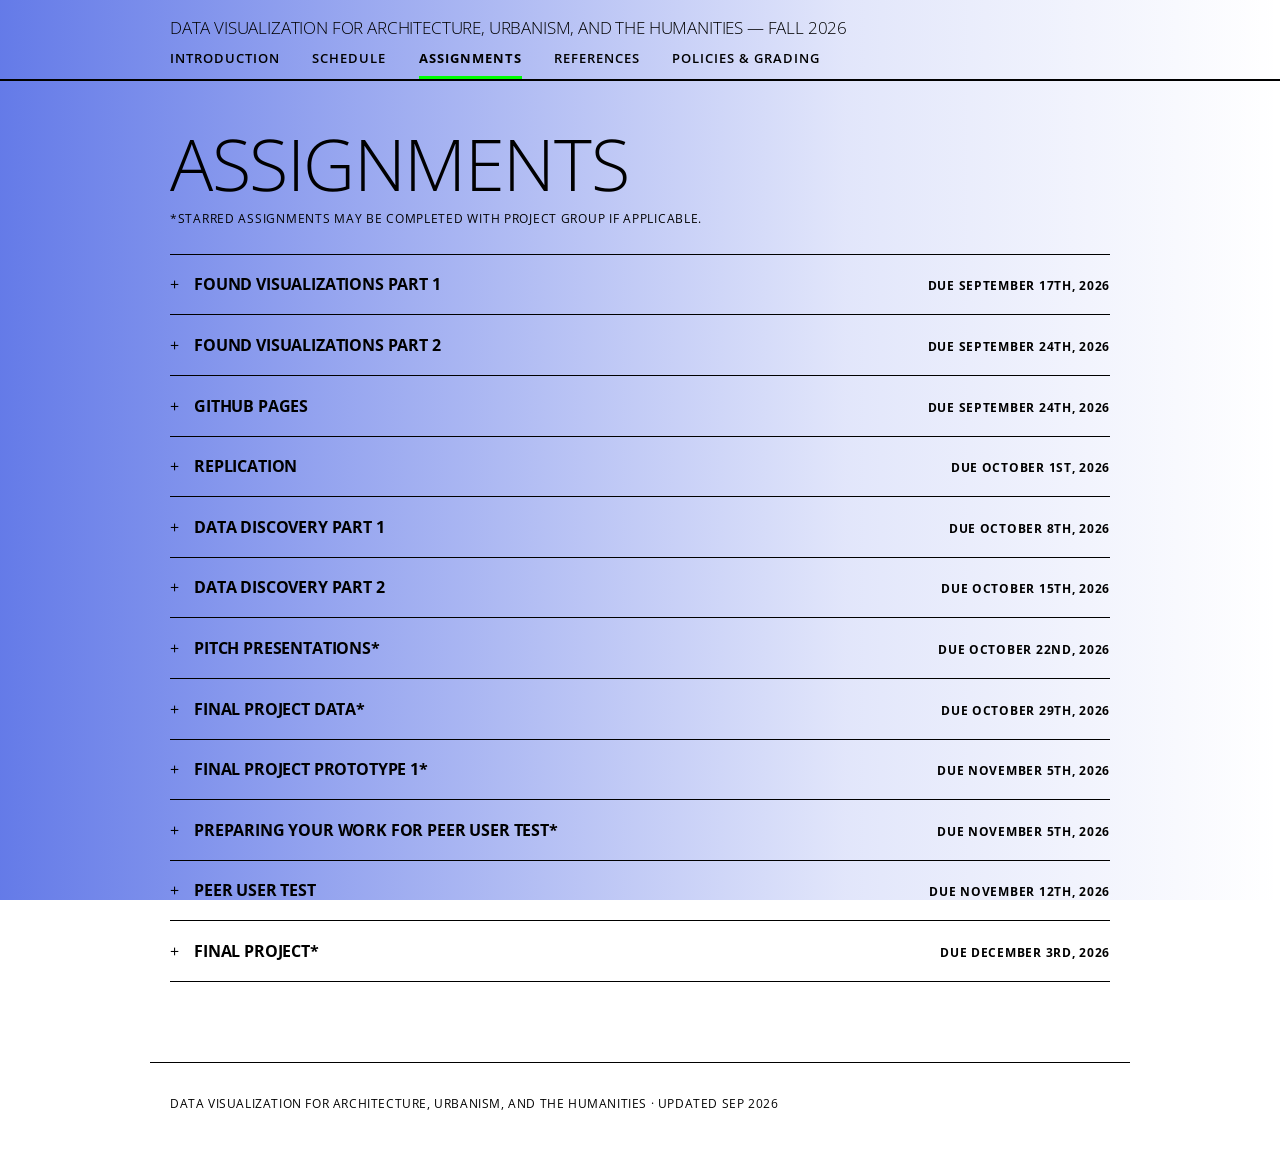
==== assignments.html @ 515955c6 "init" ====
<!DOCTYPE html>
<html lang="en">
<head>
  <meta charset="UTF-8">
  <meta name="viewport" content="width=device-width, initial-scale=1.0">
  <title>Assignments — Data Visualization for Architecture, Urbanism, and the Humanities — Fall 2026</title>
  <link rel="preconnect" href="https://fonts.googleapis.com">
  <link rel="preconnect" href="https://fonts.gstatic.com" crossorigin>
  <link href="https://fonts.googleapis.com/css2?family=Open+Sans:ital,wght@0,300..800;1,300..800&display=swap" rel="stylesheet">
  <link rel="stylesheet" href="css/style.css">
</head>
<body>
  <header>
    <div class="header-inner">
      <h1 class="site-title"><a href="index.html">Data Visualization for Architecture, Urbanism, and the Humanities — Fall 2026</a></h1>
      <nav>
        <a href="index.html">Introduction</a>
        <a href="schedule.html">Schedule</a>
        <a href="assignments.html" class="active">Assignments</a>
        <a href="references.html">References</a>
        <a href="policies.html">Policies &amp; Grading</a>
      </nav>
    </div>
  </header>

  <main>
    <h1>Assignments</h1>

    <p class="meta">*Starred assignments may be completed with project group if applicable.</p>

    <div class="accordion">
      <details class="accordion-item">
        <summary>
          <span class="accordion-title">Found visualizations part 1</span>
          <span class="meta">Due September 17th, 2026</span>
        </summary>
        <p>TBD</p>
      </details>
      <details class="accordion-item">
        <summary>
          <span class="accordion-title">Found visualizations part 2</span>
          <span class="meta">Due September 24th, 2026</span>
        </summary>
        <p>TBD</p>
      </details>
      <details class="accordion-item">
        <summary>
          <span class="accordion-title">GitHub Pages</span>
          <span class="meta">Due September 24th, 2026</span>
        </summary>
        <p><strong>Assignment: Create and Publish Your First GitHub Pages Website</strong></p>

        <p><strong>Time estimate:</strong> 1&ndash;2 hours</p>

        <p><strong>Goal:</strong> create a GitHub repository, put a simple website into it, and publish that website using GitHub Pages.</p>

        <p>By the end, you will have:</p>
        <ul>
          <li>A GitHub account</li>
          <li>First GitHub repository</li>
          <li>A local copy of that repository on your computer</li>
          <li>An index.html webpage</li>
          <li>Your first Git commit</li>
          <li>Your first GitHub push</li>
          <li>A publicly accessible website</li>
        </ul>

        <p>Your final website will have a URL like:<br><code>https://YOUR-USERNAME.github.io/YOUR-REPOSITORY/</code></p>

        <p><strong>Part 1: Create a GitHub account</strong></p>
        <p>If you do not already have one, create a GitHub account at <a href="https://github.com" target="_blank" rel="noopener">GitHub</a>. Your GitHub username will become part of the URL for your website.</p>

        <p><strong>Part 2: Install Git</strong></p>
        <p>You will use Git from the Terminal to manage and publish your files. Open Terminal and type:</p>
        <p><code>git --version</code></p>
        <p>If Git is installed, you should see something similar to:</p>
        <p><code>git version 2.x.x</code></p>
        <p>If you are using a Mac, Git may already be installed. If you are using Windows, download Git from <a href="https://git-scm.com" target="_blank" rel="noopener">Git SCM</a>.</p>

        <p><strong>Part 3: Configure Git</strong></p>
        <p>In Terminal, enter:</p>
        <p><code>git config --global user.name "Your Name"</code></p>
        <p>Then:</p>
        <p><code>git config --global user.email "your-email@example.com"</code></p>
        <p>Use the email associated with your GitHub account. You can check your settings with:</p>
        <p><code>git config --global --list</code></p>

        <p><strong>Part 3: Create a Personal Access Token</strong></p>
        <p>When you use Git from the Terminal to communicate with GitHub over HTTPS, GitHub does not use your normal account password. For this assignment, you will create a fine-grained Personal Access Token (PAT). A token acts as a credential that allows Git to communicate with your GitHub account.</p>
        <p><strong>Security warning</strong><br>Treat your token like a password. Never:</p>
        <ul>
          <li>Put it in an HTML file</li>
          <li>Put it in JavaScript</li>
          <li>Upload it to GitHub</li>
          <li>Email it to someone</li>
          <li>Post it in Slack or Discord</li>
          <li>Include it in a screenshot</li>
        </ul>
        <p>Go to your GitHub settings and find:<br>Settings &rarr; Developer settings &rarr; Personal access tokens &rarr; Fine-grained tokens</p>
        <p>Choose: Generate new token</p>
        <p>Give the token a name such as: <code>class-github</code></p>
        <p>Set an expiration date, give the token permission to read and write repository contents. Then generate the token.</p>
        <p><strong>Important:</strong> GitHub will only show you the token when it is generated. Copy it temporarily to a secure place. You will use it when Git asks for your password. When Git asks <code>Username:</code> enter your GitHub username. When it asks <code>Password:</code> paste your Personal Access Token.</p>

        <p><strong>Part 4: Create your repository on GitHub</strong></p>
        <p>Go to GitHub. Click: New repository. Give your repository a simple name (YOUR-REPO-NAME below) that is descriptive of your project, it will appear in the second part of your URL: <code>YOUR-USERNAME.github.io/YOUR-REPO-NAME</code>. Set the repository to: Public. Then click: Create repository.</p>

        <p><strong>Part 6: Create local folder and add your name</strong></p>
        <p>Download the index.html provided and place it in a folder on your computer. The folder will be your repo.</p>

        <p><strong>Part 7: Connect to GitHub</strong></p>

        <p><strong>7A. Open Terminal in your website folder</strong></p>
        <p>First, find the folder containing your website files. For example, if your website is in your Documents folder:</p>
        <p><code>cd ~/Documents/my-first-website</code></p>
        <p>You can check that you are in the correct folder with:</p>
        <p><code>ls</code></p>
        <p>You should see your website files. For example: <code>index.html</code></p>

        <p><strong>7B. Turn the folder into a Git repository</strong></p>
        <p>Run:</p>
        <p><code>git init</code></p>
        <p>You should see something like: <code>Initialized empty Git repository...</code> You have now turned your existing website folder into a Git repository.</p>

        <p><strong>7C. Connect your folder to GitHub</strong></p>
        <p>Now you need to tell your local Git repository where its online GitHub repository is located. On GitHub, open the repository you created earlier and follow the steps listed there or the steps below. These steps will connect your local folder to the repo online and allow you to push whatever code you write to it. Back in Terminal, run:</p>
        <p><code>git remote add origin https://github.com/YOUR-USERNAME/my-first-website.git</code></p>
        <p>For example:</p>
        <p><code>git remote add origin https://github.com/janedoe/my-first-website.git</code></p>

        <p><strong>7D. Add your files</strong></p>
        <p>Tell Git to track the files in your website:</p>
        <p><code>git add .</code></p>
        <p>Then check:</p>
        <p><code>git status</code></p>
        <p>You should see your website files listed as files ready to be committed.</p>

        <p><strong>7E. Make your first commit</strong></p>
        <p>Create your first commit:</p>
        <p><code>git commit -m "Create first website"</code></p>
        <p>A commit is a saved snapshot of your project.</p>

        <p><strong>7F. Connect your main branch</strong></p>
        <p>Your GitHub repository uses a branch called main. To make sure your local branch is also called main, run:</p>
        <p><code>git branch -M main</code></p>

        <p><strong>7G. Push your website to GitHub</strong></p>
        <p>Now send your website files to GitHub:</p>
        <p><code>git push -u origin main</code></p>
        <p>The origin tells Git which remote repository to push to. The main tells Git which branch to push. The -u tells Git to remember this connection so that future pushes can simply use:</p>
        <p><code>git push</code></p>
        <p>If Git asks for your credentials, enter your GitHub username and use your Personal Access Token as the password.</p>

        <p><strong>7H. Check GitHub</strong></p>
        <p>Go back to your repository on GitHub and refresh the page. You should now see your website files in the repository. For example:</p>
        <p><code>my-first-website<br>&nbsp;&nbsp;&nbsp;&nbsp;&#9500;&#9472;&#9472;index.html<br>&nbsp;&nbsp;&nbsp;&nbsp;&#9500;&#9472;&#9472;style.css<br>&nbsp;&nbsp;&nbsp;&nbsp;&#9492;&#9472;&#9472;images/</code></p>
        <p>Your existing website is now stored on GitHub.</p>

        <p><strong>Part 8: Turn on GitHub Pages</strong></p>
        <p>Now we will turn the repository into a website. On your GitHub repository, click: Settings. Then: Pages. Under: Build and deployment. Choose: Source: Deploy from a branch. Then select: Branch: main. And: Folder: / (root). Click: Save. GitHub will now build your website from the files in your repository.</p>

        <p><strong>Part 9: Find your website and submit</strong></p>
        <p>Your website will be located at:<br><code>https://YOUR-USERNAME.github.io/YOUR-REPOSITORY/</code></p>
        <p>Notice the difference:</p>
        <ul>
          <li>The first is where your code and files live &mdash; GitHub repository: <code>https://github.com/janedoe/my-first-website</code></li>
          <li>The second is where your website lives &mdash; GitHub Pages website: <code>https://janedoe.github.io/my-first-website/</code></li>
        </ul>
        <p>It can take several minutes for the site to become available. Submit to Courseworks your published website only.</p>

        <p><strong>For your reference</strong></p>
        <p><strong>Git</strong> &mdash; Software on your computer that tracks changes to your files.</p>
        <p><strong>GitHub</strong> &mdash; An online service where your Git repositories can be stored and shared.</p>
        <p><strong>Repository</strong> &mdash; A project folder managed by Git. Your repository contains your HTML, CSS, JavaScript, images, and other project files.</p>
        <p><strong>GitHub Pages</strong> &mdash; A service that publishes static files from a GitHub repository as a website.</p>
      </details>
      <details class="accordion-item">
        <summary>
          <span class="accordion-title">Replication</span>
          <span class="meta">Due October 1st, 2026</span>
        </summary>
        <p>TBD</p>
      </details>
      <details class="accordion-item">
        <summary>
          <span class="accordion-title">Data discovery part 1</span>
          <span class="meta">Due October 8th, 2026</span>
        </summary>
        <p>TBD</p>
      </details>
      <details class="accordion-item">
        <summary>
          <span class="accordion-title">Data discovery part 2</span>
          <span class="meta">Due October 15th, 2026</span>
        </summary>
        <p>TBD</p>
      </details>
      <details class="accordion-item">
        <summary>
          <span class="accordion-title">Pitch presentations*</span>
          <span class="meta">Due October 22nd, 2026</span>
        </summary>
        <p><strong>Due:</strong> October 22nd, 2026<br><strong>Assigned:</strong> October 16th, 2026</p>
        <p><strong>Goal:</strong> Present early project ideas and research to class for discussion.</p>
        <p><strong>Deliverable:</strong> Slide presentation or document submitted to Courseworks on Thursday. Pitches will be presented in class.</p>
        <p><strong>Order</strong></p>
        <p>I will generate a random order and open all your presentations on the classroom computer before class in that order.</p>
        <p><strong>Content</strong></p>
        <p>Please consider including some elements of each of these:</p>
        <ul>
          <li>Project name and group/author name(s)</li>
          <li>Motivation and approach, the origins of your idea</li>
          <li>References and similar project</li>
          <li>Investigation of the data and summary of its contents</li>
          <li>The story you want to tell with the data</li>
          <li>Preliminary storyboards and sketches, can be done by hand</li>
          <li>Your biggest anticipated challenge. What is the hardest part of your project</li>
          <li>Next steps for completing project</li>
          <li>Any specific advice or feedback you are seeking from the class</li>
        </ul>
        <p><strong>Time limit</strong></p>
        <p>Presentations are up to 10 minutes long followed by 5 minutes of feedback.</p>
      </details>
      <details class="accordion-item">
        <summary>
          <span class="accordion-title">Final project data*</span>
          <span class="meta">Due October 29th, 2026</span>
        </summary>
        <p>TBD</p>
      </details>
      <details class="accordion-item">
        <summary>
          <span class="accordion-title">Final project prototype 1*</span>
          <span class="meta">Due November 5th, 2026</span>
        </summary>
        <p><strong>Due:</strong> November 5th, 2026<br><strong>Assigned:</strong> October 23rd, 2026</p>
        <p><strong>Submission:</strong> URL to Courseworks</p>
        <p><strong>Deliverable:</strong> Working prototype published online (can be private requiring password).</p>
        <p>Prototype requirements:</p>
        <ul>
          <li>Cohesive narrative with introduction</li>
          <li>Real data</li>
          <li>Real copy and text</li>
          <li>Working buttons, filters, interactivity</li>
        </ul>
        <p>Optional for prototype, required for final:</p>
        <ul>
          <li>Style</li>
          <li>Font</li>
          <li>Color</li>
          <li>Identity</li>
          <li>Visual design that are not integral to interaction</li>
          <li>Design accommodations for mobile</li>
          <li>Accessibility testing</li>
        </ul>
      </details>
      <details class="accordion-item">
        <summary>
          <span class="accordion-title">Preparing your work for peer user test*</span>
          <span class="meta">Due November 5th, 2026</span>
        </summary>
        <p><strong>Assigned:</strong> October 30th, 2026<br><strong>Due:</strong> November 5th, 2026</p>
        <p><strong>Goal:</strong> Prepare your project for user testing.</p>
        <p><strong>Submission:</strong> Each project group will submit a document to Courseworks, email document cc&rsquo;ing instructor to each of your tester(s).</p>
        <p><strong>Deliverable:</strong> A document containing:</p>
        <ul>
          <li>The project as a public URL to be viewed on the tester&rsquo;s own device.</li>
          <li>Names and emails of all authors.</li>
          <li>A short description of not more than 1&ndash;2 sentences of its purpose.</li>
          <li>
            Provide 2&ndash;4 informational questions or tasks that the user should be able to complete after/while viewing your project. These questions or prompts should cover the most important points you want to make with your project to ensure they are getting through to your audience. Tasks should be things that a normal audience member might reasonably want to do.
            <p>For example:</p>
            <ul>
              <li>&ldquo;Find the place/person/pet/tree/date/car with the highest and lowest value.&rdquo;</li>
              <li>&ldquo;What are the outliers to what I am showing.&rdquo;</li>
              <li>&ldquo;What are the clearest patterns.&rdquo;</li>
              <li>&ldquo;What are some opposing views to what I am demonstrating? And how have I addressed them?&rdquo;</li>
              <li>&ldquo;Figure out what chart 1 is showing.&rdquo;</li>
              <li>&ldquo;Find the answer to this question using the visualization.&rdquo;</li>
            </ul>
          </li>
        </ul>
      </details>
      <details class="accordion-item">
        <summary>
          <span class="accordion-title">Peer user test</span>
          <span class="meta">Due November 12th, 2026</span>
        </summary>
        <p><strong>Assigned:</strong> November 6th, 2026<br><strong>Due:</strong> November 12th, 2026</p>
        <p><strong>Goal:</strong> User-test a classmate&rsquo;s project. Provide useful evidence about how a real person interacts with it and concrete feedback on potential improvements.</p>
        <p><strong>Submission:</strong> Each person (not project group) will submit an independent document to Courseworks, email the same document cc&rsquo;ing instructor to the creator(s) of the project tested.</p>
        <p><strong>Deliverable:</strong> An individually completed user testing report document.</p>

        <p><strong>1. Answer these questions in your document</strong></p>

        <p>Understanding</p>
        <ul>
          <li>What do you think this project is about?</li>
          <li>What do you think you were supposed to do?</li>
          <li>Was anything confusing or unclear?</li>
        </ul>

        <p>Interaction</p>
        <ul>
          <li>Was there anything you expected to be able to do that you couldn&rsquo;t?</li>
          <li>Was there anything that behaved differently from what you expected?</li>
          <li>Which part was easiest to use?</li>
          <li>Which part was hardest to use?</li>
        </ul>

        <p>Interpretation</p>
        <ul>
          <li>Was there anything you weren&rsquo;t sure how to interpret?</li>
          <li>What do you think the most important thing this project is showing is?</li>
        </ul>

        <p>Improvement</p>
        <ul>
          <li>If you could change one thing, what would you change?</li>
        </ul>

        <p><strong>2. Tasks completed and evaluation</strong></p>
        <p>List the tasks you were asked to complete. For each task, describe what happened. Include specific examples of:</p>
        <ul>
          <li>successful interactions</li>
          <li>confusion</li>
          <li>unexpected behavior</li>
          <li>hesitation</li>
          <li>mistakes</li>
          <li>moments of discovery</li>
        </ul>

        <p><strong>3. Three things that worked</strong></p>
        <p>Identify three things that worked particularly well. For each one, explain what you observed that makes you think it worked.</p>
        <p>Example: &ldquo;The search box was easy to understand. I immediately recognized it as a search field and was able to find the information without asking for help.&rdquo;</p>

        <p><strong>4. Problems or points of confusion</strong></p>
        <p>Identify three things that could be improved. For each one, explain:</p>
        <ul>
          <li>What happened</li>
          <li>Why you think it was confusing</li>
          <li>What you expected instead</li>
        </ul>
        <p>Example: &ldquo;The map legend was difficult to interpret. I wasn&rsquo;t sure whether the colors represented population size or percentage. I expected the legend to include a more explicit description of the metric.&rdquo;</p>

        <p><strong>5. Most important finding</strong></p>
        <p>What was the single most important thing you learned from testing this project?</p>

        <p><strong>6. Actionable recommendation</strong></p>
        <p>Give the creator one specific actionable recommendation for improving the project. Instead of: &ldquo;Make it easier to use.&rdquo; Try: &ldquo;Add a label above the dropdown explaining that it filters the map by state.&rdquo;</p>
      </details>
      <details class="accordion-item">
        <summary>
          <span class="accordion-title">Final project*</span>
          <span class="meta">Due December 3rd, 2026</span>
        </summary>
        <p>TBD</p>
      </details>
    </div>
  </main>

  <footer>
    Data Visualization for Architecture, Urbanism, and the Humanities &middot; Updated Sep 2026
  </footer>
</body>
</html>
---- css/style.css ----
/* Reference: GSAPP (arch.columbia.edu) — high-contrast, oversized type,
   uppercase mono labels, hard edges, single bright accent, blue header
   gradient wash. */

:root {
  --black: #000000;
  --white: #ffffff;
  --line: #000000;
  --accent: #00ff00;
  --blue: #1436dc;
  --sans: "Open Sans", Arial, Helvetica, sans-serif;
  --mono: "Open Sans", Arial, Helvetica, sans-serif;
  --max-width: 980px;
}

* {
  box-sizing: border-box;
}

body {
  margin: 0;
  font-family: var(--sans);
  font-weight: 400;
  background-color: var(--white);
  background-image: linear-gradient(
    to right,
    rgba(20, 54, 220, 0.66),
    rgba(20, 54, 220, 0.125) 66%,
    rgba(255, 255, 255, 0) 100%
  );
  background-repeat: no-repeat;
  background-attachment: fixed;
  color: var(--black);
  line-height: 1.5;
}

a {
  color: inherit;
}

code {
  font-family: var(--sans);
  background: rgba(0, 0, 0, 0.06);
  padding: 0.1rem 0.4rem;
  border-radius: 2px;
}

header {
  position: sticky;
  top: 0;
  z-index: 10;
  border-bottom: 2px solid var(--line);
  background-color: var(--white);
  background-image: linear-gradient(
    to right,
    rgba(20, 54, 220, 0.66),
    rgba(20, 54, 220, 0.125) 66%,
    rgba(255, 255, 255, 0) 100%
  );
}

.header-inner {
  max-width: var(--max-width);
  margin: 0 auto;
  padding: 1.1rem 1.25rem 0;
}

.site-title {
  margin: 0 0 0.75rem;
  font-size: clamp(0.85rem, 1.6vw, 1.05rem);
  font-weight: 300;
  letter-spacing: -0.01em;
  text-transform: uppercase;
  line-height: 1.15;
  white-space: nowrap;
  overflow: hidden;
  text-overflow: ellipsis;
  color: var(--black);
}

.site-title a {
  text-decoration: none;
  color: inherit;
}

nav {
  display: flex;
  gap: 2rem;
  flex-wrap: wrap;
  font-family: var(--mono);
  font-weight: 600;
  font-size: 0.8rem;
  text-transform: uppercase;
  letter-spacing: 0.08em;
}

nav a {
  color: var(--black);
  text-decoration: none;
  padding-bottom: 0.5rem;
  border-bottom: 3px solid transparent;
}

nav a:hover {
  border-bottom-color: var(--black);
}

nav a.active {
  border-bottom-color: var(--accent);
  font-weight: 700;
}

main {
  max-width: var(--max-width);
  margin: 0 auto;
  padding: 3rem 1.25rem 5rem;
}

h1 {
  font-size: clamp(2.5rem, 8vw, 4.5rem);
  font-weight: 300;
  text-transform: uppercase;
  letter-spacing: -0.02em;
  line-height: 0.95;
  margin: 0 0 0.5rem;
}

h2 {
  font-size: 1rem;
  text-transform: uppercase;
  letter-spacing: 0.06em;
  font-family: var(--mono);
  border-bottom: 1px solid var(--line);
  padding-bottom: 0.6rem;
  margin-top: 3.5rem;
}

.section-heading {
  font-size: calc(1.15rem + 4px);
  font-weight: 400;
}

main h3 {
  font-size: 1.05rem;
  text-transform: uppercase;
  letter-spacing: -0.01em;
  margin: 2rem 0 0.5rem;
}

p.lede {
  color: var(--black);
  font-weight: 400;
  letter-spacing: 0.02em;
  font-size: 1.15rem;
  max-width: 40em;
}

.intro-info {
  font-weight: 400;
  letter-spacing: 0.02em;
  font-size: calc(1.15rem + 4px);
  line-height: 1.5;
}

table {
  width: 100%;
  border-collapse: collapse;
  margin-top: 1.5rem;
  font-size: 0.95rem;
}

th, td {
  text-align: left;
  padding: 0.85rem 0.9rem;
  border-bottom: 1px solid var(--line);
  vertical-align: top;
}

thead th {
  border-bottom: 2px solid var(--line);
  font-family: var(--mono);
  font-weight: 400;
  font-size: 0.75rem;
  text-transform: uppercase;
  letter-spacing: 0.08em;
  color: var(--black);
}

tr:last-child td {
  border-bottom: none;
}

.card-list {
  list-style: none;
  padding: 0;
  margin: 0.75rem 0 0;
  display: grid;
}

.accordion {
  margin-top: 1.5rem;
  border-top: 1px solid var(--line);
}

.accordion-item {
  border-bottom: 1px solid var(--line);
}

.accordion-item summary {
  display: flex;
  justify-content: space-between;
  align-items: baseline;
  gap: 1rem;
  padding: 1.1rem 0;
  cursor: pointer;
  list-style: none;
  font-weight: 700;
  text-transform: uppercase;
  letter-spacing: -0.01em;
}

.accordion-item summary::-webkit-details-marker {
  display: none;
}

.accordion-title::before {
  content: "+";
  display: inline-block;
  font-family: var(--mono);
  font-weight: 400;
  width: 1.5rem;
}

.accordion-item[open] .accordion-title::before {
  content: "\2212";
}

.accordion-item summary .meta {
  margin-bottom: 0;
  white-space: nowrap;
}

.accordion-item p {
  margin: 0 0 1.25rem;
  padding-left: 1.8rem;
  max-width: 40em;
}

.accordion-item ul {
  margin: 0 0 1.25rem;
  padding-left: 3.3rem;
  max-width: 40em;
}

.accordion-item ul ul {
  margin-top: 0.5rem;
  margin-bottom: 0;
  padding-left: 1.5rem;
}

.accordion-item li {
  margin-bottom: 0.4rem;
}

.references-columns {
  display: grid;
  grid-template-columns: 1fr 1fr;
  gap: 3rem;
}

@media (max-width: 640px) {
  .references-columns {
    grid-template-columns: 1fr;
  }
}

.card {
  padding: 0.35rem 0;
}

.card .meta {
  margin-bottom: 0;
}

.card h3 {
  margin: 0 0 0.15rem;
  font-size: 1.15rem;
  text-transform: uppercase;
  letter-spacing: -0.01em;
}

.meta {
  font-family: var(--mono);
  font-size: 0.75rem;
  color: var(--black);
  text-transform: uppercase;
  letter-spacing: 0.06em;
  margin-bottom: 0.5rem;
  line-height: 1.7;
}

.tag {
  display: inline-block;
  border: 1px solid var(--black);
  color: var(--black);
  font-family: var(--mono);
  font-size: 0.7rem;
  text-transform: uppercase;
  letter-spacing: 0.05em;
  padding: 0.15rem 0.5rem;
  margin-right: 0.4rem;
  transition: background 0.15s, color 0.15s;
}

.tag:hover {
  background: var(--accent);
  border-color: var(--accent);
}

.quick-links {
  display: grid;
  grid-template-columns: repeat(auto-fit, minmax(180px, 1fr));
  gap: 1px;
  margin-top: 2rem;
  background: var(--line);
  border: 1px solid var(--line);
}

.quick-links a {
  display: block;
  background: var(--white);
  padding: 1.4rem 1.2rem;
  text-decoration: none;
  font-family: var(--mono);
  font-size: 0.85rem;
  text-transform: uppercase;
  letter-spacing: 0.05em;
  font-weight: 700;
  transition: background 0.15s;
}

.quick-links a:hover {
  background: var(--accent);
}

footer {
  max-width: var(--max-width);
  margin: 0 auto;
  padding: 2rem 1.25rem 3rem;
  border-top: 1px solid var(--line);
  color: var(--black);
  font-family: var(--mono);
  font-size: 0.75rem;
  text-transform: uppercase;
  letter-spacing: 0.05em;
}
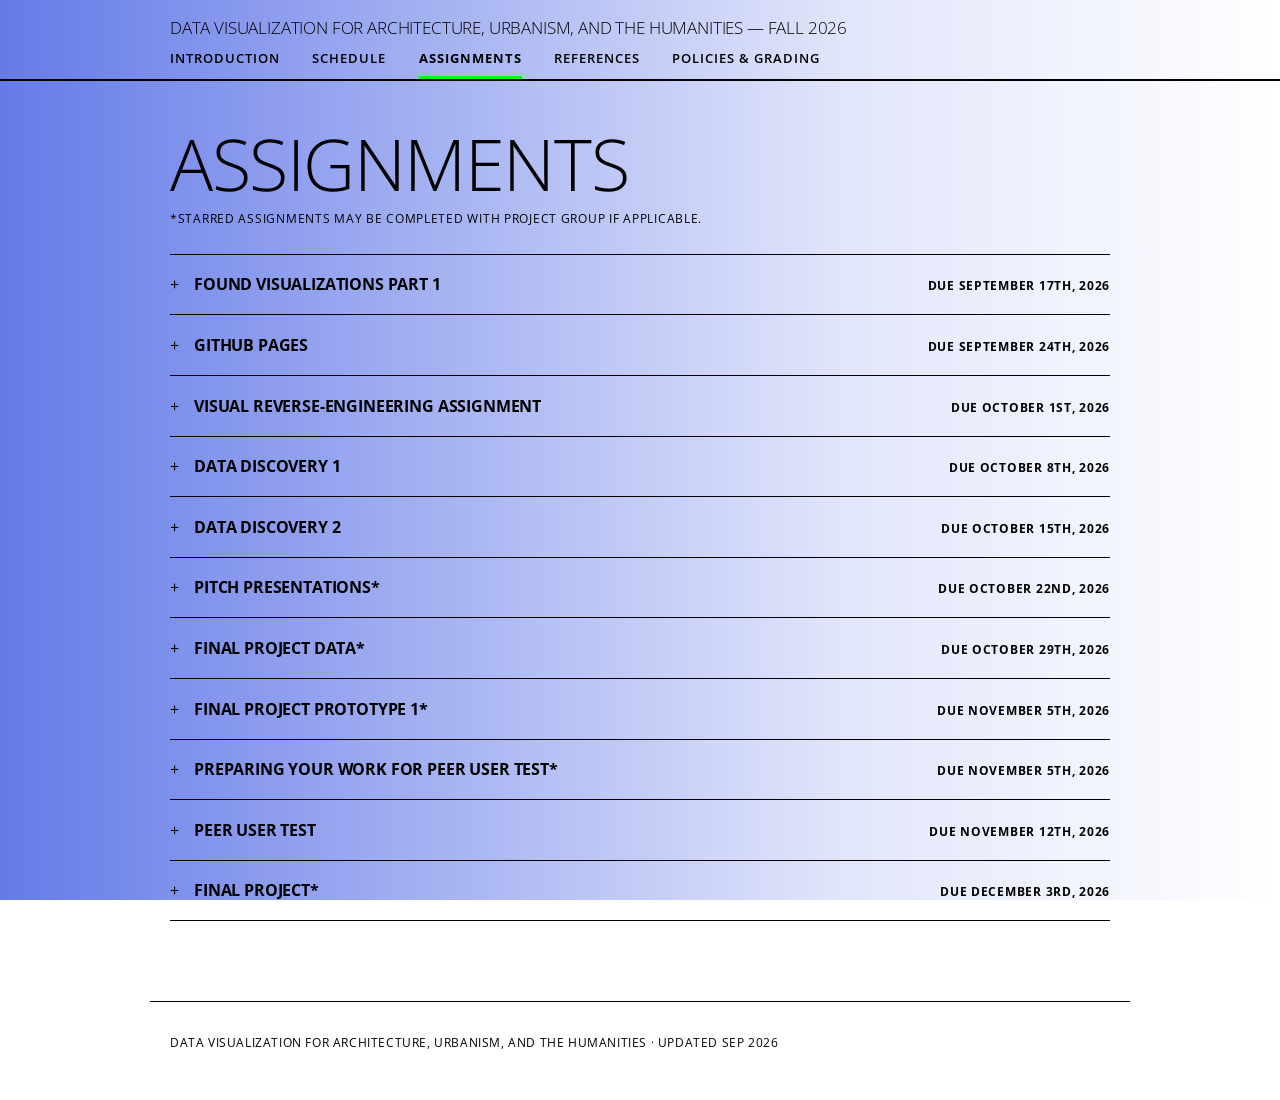
==== commit d6094a49: "maze" ====
--- a/assignments.html
+++ b/assignments.html
@@ -34,14 +34,79 @@
           <span class="accordion-title">Found visualizations part 1</span>
           <span class="meta">Due September 17th, 2026</span>
         </summary>
-        <p>TBD</p>
-      </details>
-      <details class="accordion-item">
-        <summary>
-          <span class="accordion-title">Found visualizations part 2</span>
-          <span class="meta">Due September 24th, 2026</span>
-        </summary>
-        <p>TBD</p>
+        <p><strong>Sign up by:</strong> September 17th, 2026</p>
+        <p><strong>Goal:</strong> Share a data visualization that you found out in the wild.</p>
+        <p><strong>Deliverables:</strong></p>
+        <ul>
+          <li>Sign up for a week to present your visualizations.</li>
+          <li>At your assigned week, share a visualization and explain the data, audience, and topic as well as your evaluation of it. Use the questions below as reference to interrogate the visualization.</li>
+          <li>After your share, submit the url or image of your visualization.</li>
+        </ul>
+        <p><strong>Sign up:</strong> <a href="https://calendar.app.google/Jf9YSQeHwYDibwqVA" target="_blank" rel="noopener">https://calendar.app.google/Jf9YSQeHwYDibwqVA</a></p>
+        <p><strong>Submission:</strong> Link or image to Courseworks, sign up for a week here.</p>
+
+        <p><strong>Questions for reference</strong></p>
+
+        <p>Basics</p>
+        <ul>
+          <li>What is the topic?</li>
+          <li>What is the data?</li>
+          <li>What is the scope?</li>
+          <li>Who made it?</li>
+          <li>What&rsquo;s the takeaway?</li>
+        </ul>
+
+        <p>Credibility</p>
+        <ul>
+          <li>Do you believe what this visualization is communicating?</li>
+          <li>Do you find the data source clearly cited?</li>
+          <li>Do you find the data and how it is prepared credible?</li>
+          <li>Are the limitations of this data clearly communicated?</li>
+          <li>Do you find the visualization to be credible?</li>
+        </ul>
+
+        <p>Intended function</p>
+        <ul>
+          <li>Who is the intended audience?</li>
+          <li>What is the setting and context?</li>
+          <li>What&rsquo;s the point?</li>
+        </ul>
+
+        <p>Evaluation</p>
+        <p>Visual design</p>
+        <ul>
+          <li>Does the form used efficiently and sufficiently represent the data?</li>
+          <li>Is every important piece of data visually identifiable?</li>
+          <li>Do visual elements have a clear hierarchy and consistency?</li>
+        </ul>
+        <p>Use of data</p>
+        <ul>
+          <li>Is this the best data for the story being told?</li>
+          <li>Does the data used have the appropriate level of precision?</li>
+        </ul>
+        <p>Clarity</p>
+        <ul>
+          <li>Is there a descriptive title?</li>
+          <li>Are important data points highlighted or annotated?</li>
+          <li>Are dimensions of data clearly labeled? Annotations, axis, etc.</li>
+          <li>Does the project as a whole provide enough knowledge and context to the intended audience?</li>
+        </ul>
+        <p>Story and intellectual intervention</p>
+        <ul>
+          <li>Does visualization make an argument or point of view clearly known?</li>
+          <li>Is the story compelling?</li>
+          <li>Is the length appropriate for the context?</li>
+          <li>Does the visualization justify its own existence?</li>
+        </ul>
+
+        <p>Opportunities</p>
+        <ul>
+          <li>Where else have you seen visualizations like this?</li>
+          <li>What else can we do with the same data?</li>
+          <li>What if anything would we have done differently?</li>
+          <li>Can it be remade for a different audience?</li>
+          <li>What elements or techniques stand out and could be useful in our future work?</li>
+        </ul>
       </details>
       <details class="accordion-item">
         <summary>
@@ -106,7 +171,9 @@
         <p>Go to GitHub. Click: New repository. Give your repository a simple name (YOUR-REPO-NAME below) that is descriptive of your project, it will appear in the second part of your URL: <code>YOUR-USERNAME.github.io/YOUR-REPO-NAME</code>. Set the repository to: Public. Then click: Create repository.</p>
 
         <p><strong>Part 6: Create local folder and add your name</strong></p>
-        <p>Download the index.html provided and place it in a folder on your computer. The folder will be your repo.</p>
+        <p>Download the file provided below, rename it index.html and place it in your class project folder on your computer. This folder will be your repo for this assignment.</p>
+        <p>File url: <a href="https://github.com/jjjiia/data_visualization_course/blob/main/maze_to_tree.html" target="_blank" rel="noopener">https://github.com/jjjiia/data_visualization_course/blob/main/maze_to_tree.html</a></p>
+        <p>Edit this html file as much or little as you want to familiarize yourself with the class workflow. When you are satisfied with how it looks locally, go on to the next step.</p>
 
         <p><strong>Part 7: Connect to GitHub</strong></p>
 
@@ -176,31 +243,222 @@
       </details>
       <details class="accordion-item">
         <summary>
-          <span class="accordion-title">Replication</span>
+          <span class="accordion-title">Visual reverse-engineering assignment</span>
           <span class="meta">Due October 1st, 2026</span>
         </summary>
-        <p>TBD</p>
-      </details>
-      <details class="accordion-item">
-        <summary>
-          <span class="accordion-title">Data discovery part 1</span>
+        <p><strong>Due:</strong> October 1st, 2026<br><strong>Assigned:</strong> September 25th, 2026</p>
+
+        <p><strong>Goal:</strong> Find an existing data visualization on the web and recreate it in code as accurately as you can. Once you have achieved a close visual reproduction, extend the visualization by adding interactive elements of your own choosing.</p>
+
+        <p><strong>Submission:</strong> Submit the link to the public page as well as link to the github repository for your work to Courseworks.</p>
+
+        <p><strong>Deliverables:</strong></p>
+        <p>A github repository containing the following elements and published as a page hosted by GitHub.</p>
+        <ul>
+          <li>Your HTML/CSS/JavaScript files</li>
+          <li>Any data files required by your visualization</li>
+          <li>Any images or assets you created or used</li>
+          <li>A screenshot of the original visualization</li>
+          <li>A link to the original visualization</li>
+        </ul>
+        <p>Your project should run locally without requiring the original website.</p>
+
+        <p><strong>Part 1: Find a visualization</strong></p>
+        <p>Find a data visualization that you think is interesting and that you can reasonably recreate with HTML, CSS, JavaScript, and/or D3.</p>
+        <p>Your visualization can come from:</p>
+        <ul>
+          <li>A news organization</li>
+          <li>A book</li>
+          <li>A newspaper</li>
+          <li>A movie</li>
+          <li>A government agency</li>
+          <li>A research organization</li>
+          <li>A data visualization studio</li>
+          <li>An individual designer</li>
+          <li>An online publication</li>
+          <li>Any other publicly available website</li>
+        </ul>
+        <p>Look for visualizations that have enough complexity to give you something interesting to code, but aren&rsquo;t so complicated that reproducing them is unrealistic.</p>
+
+        <p><strong>Part 2: Study the original</strong></p>
+        <p>Before you begin coding, carefully examine the visualization. Pay attention to:</p>
+        <ul>
+          <li>Layout</li>
+          <li>Typography</li>
+          <li>Colors</li>
+          <li>Spacing</li>
+          <li>Alignment</li>
+          <li>Chart dimensions</li>
+          <li>Labels and annotations</li>
+          <li>Legends</li>
+          <li>Axes</li>
+          <li>Shapes and marks</li>
+          <li>Backgrounds</li>
+          <li>Borders</li>
+          <li>Icons</li>
+          <li>Tooltips</li>
+          <li>Scrolling behavior</li>
+          <li>Animations</li>
+          <li>Responsive behavior</li>
+          <li>Interactions</li>
+        </ul>
+        <p>Take a screenshot of the original visualization for comparison.</p>
+
+        <p><strong>Part 3: Recreate it</strong></p>
+        <p>Using code, recreate the visualization as closely as possible. Try to match the original:</p>
+        <ul>
+          <li>Visual hierarchy</li>
+          <li>Positioning</li>
+          <li>Scale</li>
+          <li>Typography</li>
+          <li>Color</li>
+          <li>Data representation</li>
+          <li>Labels</li>
+          <li>Annotations</li>
+          <li>Overall composition</li>
+        </ul>
+        <p>You should use the original visualization as your visual reference throughout the coding process.</p>
+        <p>If the original visualization uses a dataset that is publicly available, use the original data whenever possible. If the original data is not available, you may use a comparable dataset, but your submission should explain this choice.</p>
+        <p><strong>Important:</strong> Do not simply embed the original visualization, take a screenshot of it, or use an iframe. The visualization must be recreated with your own HTML/CSS/JavaScript code.</p>
+
+        <p><strong>Part 4: Add your own interactions</strong></p>
+        <p>Once your static reproduction is working, add at least two interactive elements. These interactions are where you can begin to make the visualization your own.</p>
+        <p>Possible interactions include:</p>
+        <ul>
+          <li>Hover states</li>
+          <li>Tooltips</li>
+          <li>Filtering</li>
+          <li>Sorting</li>
+          <li>Buttons</li>
+          <li>Dropdown menus</li>
+          <li>Checkboxes</li>
+          <li>Sliders</li>
+          <li>Highlighting</li>
+          <li>Searching</li>
+          <li>Zooming</li>
+          <li>Panning</li>
+          <li>Selecting data points</li>
+          <li>Changing the displayed metric</li>
+          <li>Showing/hiding categories</li>
+          <li>Animated transitions</li>
+          <li>Scrubbing through time</li>
+          <li>Clicking an element to reveal additional information</li>
+        </ul>
+        <p>You can modify the original visualization&rsquo;s behavior or introduce interactions that were not present in the original.</p>
+      </details>
+      <details class="accordion-item">
+        <summary>
+          <span class="accordion-title">Data discovery 1</span>
           <span class="meta">Due October 8th, 2026</span>
         </summary>
-        <p>TBD</p>
-      </details>
-      <details class="accordion-item">
-        <summary>
-          <span class="accordion-title">Data discovery part 2</span>
+        <p><strong>Due:</strong> October 8th, 2026<br><strong>Assigned:</strong> October 2nd, 2026</p>
+
+        <p><strong>Goal:</strong> Explore the world of publicly available data.</p>
+
+        <p><strong>Submission:</strong> Submit link to dataset in Courseworks.</p>
+
+        <p>Explore at least five different data sources. Find a dataset or data publisher you think is interesting. Research how and why a particular dataset was collected/made. Share your findings with the class.</p>
+
+        <p>Answer these questions:</p>
+        <ul>
+          <li>What is the dataset?</li>
+          <li>Where does it come from? Who made it?</li>
+          <li>Why? What was its original purpose?</li>
+          <li>What makes it interesting?</li>
+          <li>What are some issues you anticipate using it? Where does it fall short?</li>
+        </ul>
+      </details>
+      <details class="accordion-item">
+        <summary>
+          <span class="accordion-title">Data discovery 2</span>
           <span class="meta">Due October 15th, 2026</span>
         </summary>
-        <p>TBD</p>
+        <p><strong>Due:</strong> October 15th, 2026<br><strong>Assigned:</strong> October 9th, 2026</p>
+
+        <p><strong>Goal:</strong> Find a publicly available dataset that interests you and explore what you could do with it. Explore a dataset, learn what it contains, identify interesting patterns or questions, and propose possible ways you could use it for a data visualization.</p>
+
+        <p><strong>Submission:</strong> Submit a document with data source, observations, and sketches to Courseworks.</p>
+
+        <p><strong>Steps</strong></p>
+
+        <p><strong>Step 1: Find a dataset</strong></p>
+        <p>Find a dataset that you are genuinely interested in exploring. Your dataset should be:</p>
+        <ul>
+          <li>Publicly available</li>
+          <li>Accessible online</li>
+          <li>Large or complex enough to support exploration</li>
+          <li>Related to a topic you find interesting</li>
+          <li>Available in a format you can work with, such as CSV, Excel, JSON, or an accessible API</li>
+        </ul>
+
+        <p><strong>Step 2: Document the dataset</strong></p>
+        <p>Provide basic information about your dataset. Include:</p>
+        <ul>
+          <li>Dataset name</li>
+          <li>Source/organization</li>
+          <li>URL</li>
+          <li>Date accessed</li>
+          <li>Brief description</li>
+          <li>Time period covered</li>
+          <li>Geographic coverage, if applicable</li>
+          <li>Number of rows</li>
+          <li>Number of columns</li>
+          <li>File format</li>
+          <li>Data license or terms of use</li>
+        </ul>
+
+        <p><strong>Step 3: Explore the data</strong></p>
+        <p>Spend some time actually looking at the data. Identify:</p>
+        <ul>
+          <li>Important variables</li>
+          <li>Numerical variables</li>
+          <li>Categorical variables</li>
+          <li>Dates or time variables</li>
+          <li>Geographic variables</li>
+          <li>Variables that you find particularly interesting</li>
+          <li>Missing or unusual values</li>
+          <li>Potential problems or limitations</li>
+        </ul>
+        <p>Calculate some basic descriptive statistics where appropriate. For example:</p>
+        <ul>
+          <li>Minimum</li>
+          <li>Maximum</li>
+          <li>Mean</li>
+          <li>Median</li>
+          <li>Range</li>
+          <li>Counts</li>
+          <li>Percentages</li>
+          <li>Number of unique values</li>
+        </ul>
+        <p>You do not need to calculate statistics for every variable. Focus on variables that seem potentially useful.</p>
+
+        <p><strong>Step 4: Ask questions</strong></p>
+        <p>Based on your exploration, come up with at least 3 questions that you could potentially answer with the dataset.</p>
+        <ul>
+          <li>Comparisons</li>
+          <li>Rankings</li>
+          <li>Distributions</li>
+          <li>Relationships between variables</li>
+          <li>Differences between groups</li>
+          <li>Geographic patterns</li>
+          <li>Changes over time</li>
+          <li>Unusual or unexpected observations</li>
+        </ul>
+
+        <p><strong>Step 5: Propose uses</strong></p>
+        <p>Think about what you could make with this dataset and propose 3 possibilities, sketch out ideas visually.</p>
+        <ul>
+          <li>What would it show or do?</li>
+          <li>Who will find it useful or interesting?</li>
+          <li>Why is this important?</li>
+        </ul>
       </details>
       <details class="accordion-item">
         <summary>
           <span class="accordion-title">Pitch presentations*</span>
           <span class="meta">Due October 22nd, 2026</span>
         </summary>
-        <p><strong>Due:</strong> October 22nd, 2026<br><strong>Assigned:</strong> October 16th, 2026</p>
+        <p><strong>Due:</strong> October 22nd, 2026</p>
         <p><strong>Goal:</strong> Present early project ideas and research to class for discussion.</p>
         <p><strong>Deliverable:</strong> Slide presentation or document submitted to Courseworks on Thursday. Pitches will be presented in class.</p>
         <p><strong>Order</strong></p>
@@ -226,14 +484,128 @@
           <span class="accordion-title">Final project data*</span>
           <span class="meta">Due October 29th, 2026</span>
         </summary>
-        <p>TBD</p>
+        <p><strong>Due:</strong> October 29th, 2026</p>
+
+        <p><strong>Goal:</strong> Acquire, document, and validate the datasets you plan to use for your final project. You should be able to clearly explain where your data came from, what it contains, and what you learned about the data through basic statistical analysis.</p>
+
+        <p><strong>Submission:</strong> Make a final project repo containing data document and share the URL to the document via Courseworks.</p>
+
+        <p><strong>Deliverables:</strong></p>
+        <p>Submit a document containing your data sources, data dimensions, licensing information, descriptive statistics, and data-validation findings, along with links to your datasets.</p>
+
+        <p><strong>Steps</strong></p>
+
+        <p><strong>1. Documented data sources</strong></p>
+        <p>For each dataset, provide:</p>
+        <ul>
+          <li>Name of the dataset</li>
+          <li>Organization or person that produced it</li>
+          <li>URL or location where you obtained it</li>
+          <li>Date you accessed it</li>
+          <li>Brief description of what the dataset contains</li>
+          <li>Try to download it to ensure it is manageable</li>
+        </ul>
+
+        <p><strong>2. Describe the size and structure of your data</strong></p>
+        <p>Include:</p>
+        <ul>
+          <li>Number of rows</li>
+          <li>Number of columns</li>
+          <li>What each row represents</li>
+          <li>What each important column represents</li>
+          <li>Data types of important variables</li>
+          <li>Coverage: time period, geography</li>
+          <li>When it was last updated, and when it will be updated next</li>
+        </ul>
+
+        <p><strong>3. Determine how you are allowed to use the data</strong></p>
+        <p>Document:</p>
+        <ul>
+          <li>The data license or terms of use</li>
+          <li>Whether the data is public domain, open data, copyrighted, etc.</li>
+          <li>Any attribution requirements</li>
+          <li>Any restrictions on modification, redistribution, or commercial use</li>
+          <li>A link to the original license or terms of use</li>
+        </ul>
+
+        <p><strong>4. Use descriptive statistics to explore and validate your data</strong></p>
+        <p>Choose several variables that will be important to your final project and answer questions such as:</p>
+
+        <p>For numerical variables:</p>
+        <ul>
+          <li>What is the minimum value?</li>
+          <li>What is the maximum value?</li>
+          <li>What is the mean?</li>
+          <li>What is the median?</li>
+          <li>What is the range?</li>
+          <li>What is the standard deviation?</li>
+          <li>What are the 25th and 75th percentiles?</li>
+          <li>Are there obvious outliers?</li>
+          <li>Is the distribution approximately symmetrical, or is it skewed?</li>
+        </ul>
+
+        <p>For categorical variables:</p>
+        <ul>
+          <li>How many unique categories are there?</li>
+          <li>What are the most common categories?</li>
+          <li>How many observations are in each major category?</li>
+          <li>Are there categories with very few observations?</li>
+          <li>Are there missing or unknown categories?</li>
+        </ul>
+
+        <p>For dates or time variables:</p>
+        <ul>
+          <li>What is the earliest date?</li>
+          <li>What is the latest date?</li>
+          <li>How many observations occur in each relevant time period?</li>
+          <li>Are there gaps in the data?</li>
+          <li>Are some time periods substantially over- or under-represented?</li>
+        </ul>
+
+        <p>For geographic data:</p>
+        <ul>
+          <li>How many unique geographic areas are represented?</li>
+          <li>Which geographic areas have the most observations?</li>
+          <li>Which have the fewest?</li>
+          <li>Are any expected geographic areas missing?</li>
+        </ul>
+
+        <p><strong>Descriptive statistics prompts</strong></p>
+        <p>Use the following prompts to guide your analysis, focus on the variables that are most relevant to your final project.</p>
+        <ul>
+          <li>What does a typical observation look like in your dataset?</li>
+          <li>What are the most common and least common values or categories?</li>
+          <li>What is the range of values in your most important numerical variables?</li>
+          <li>How different are the observations from one another?</li>
+          <li>Are there unusually large or small values that might affect your analysis?</li>
+          <li>Are there missing values? If so, how many and where?</li>
+          <li>Are some categories much more represented than others?</li>
+          <li>Are there unexpected values that might indicate a data-quality problem?</li>
+          <li>What patterns or distributions do you notice that might be important for your final visualization?</li>
+          <li>What did you learn about your dataset from the descriptive statistics that you did not know before analyzing it?</li>
+        </ul>
+
+        <p><strong>5. Based on your exploration, identify any problems you found in the data</strong></p>
+        <p>Consider:</p>
+        <ul>
+          <li>Missing values</li>
+          <li>Duplicate records</li>
+          <li>Unexpected values</li>
+          <li>Inconsistent categories</li>
+          <li>Outliers</li>
+          <li>Incorrect data types</li>
+          <li>Gaps in dates</li>
+          <li>Missing geographic areas</li>
+          <li>Other potential data-quality issues</li>
+        </ul>
+        <p>Briefly explain how you will address these issues&mdash;or why you have decided to leave them as they are.</p>
       </details>
       <details class="accordion-item">
         <summary>
           <span class="accordion-title">Final project prototype 1*</span>
           <span class="meta">Due November 5th, 2026</span>
         </summary>
-        <p><strong>Due:</strong> November 5th, 2026<br><strong>Assigned:</strong> October 23rd, 2026</p>
+        <p><strong>Due:</strong> November 5th, 2026</p>
         <p><strong>Submission:</strong> URL to Courseworks</p>
         <p><strong>Deliverable:</strong> Working prototype published online (can be private requiring password).</p>
         <p>Prototype requirements:</p>
@@ -259,7 +631,7 @@
           <span class="accordion-title">Preparing your work for peer user test*</span>
           <span class="meta">Due November 5th, 2026</span>
         </summary>
-        <p><strong>Assigned:</strong> October 30th, 2026<br><strong>Due:</strong> November 5th, 2026</p>
+        <p><strong>Due:</strong> November 5th, 2026</p>
         <p><strong>Goal:</strong> Prepare your project for user testing.</p>
         <p><strong>Submission:</strong> Each project group will submit a document to Courseworks, email document cc&rsquo;ing instructor to each of your tester(s).</p>
         <p><strong>Deliverable:</strong> A document containing:</p>
@@ -286,7 +658,7 @@
           <span class="accordion-title">Peer user test</span>
           <span class="meta">Due November 12th, 2026</span>
         </summary>
-        <p><strong>Assigned:</strong> November 6th, 2026<br><strong>Due:</strong> November 12th, 2026</p>
+        <p><strong>Due:</strong> November 12th, 2026</p>
         <p><strong>Goal:</strong> User-test a classmate&rsquo;s project. Provide useful evidence about how a real person interacts with it and concrete feedback on potential improvements.</p>
         <p><strong>Submission:</strong> Each person (not project group) will submit an independent document to Courseworks, email the same document cc&rsquo;ing instructor to the creator(s) of the project tested.</p>
         <p><strong>Deliverable:</strong> An individually completed user testing report document.</p>
@@ -354,7 +726,8 @@
           <span class="accordion-title">Final project*</span>
           <span class="meta">Due December 3rd, 2026</span>
         </summary>
-        <p>TBD</p>
+        <p>Submit your final project URL to Courseworks as the content to Final Project.</p>
+        <p>Create a 10 minute presentation to be given in class to outside critics. Submit presentation to Courseworks.</p>
       </details>
     </div>
   </main>
--- a/css/style.css
+++ b/css/style.css
@@ -147,6 +147,10 @@
   margin: 2rem 0 0.5rem;
 }
 
+.content-width {
+  max-width: 40em;
+}
+
 p.lede {
   color: var(--black);
   font-weight: 400;
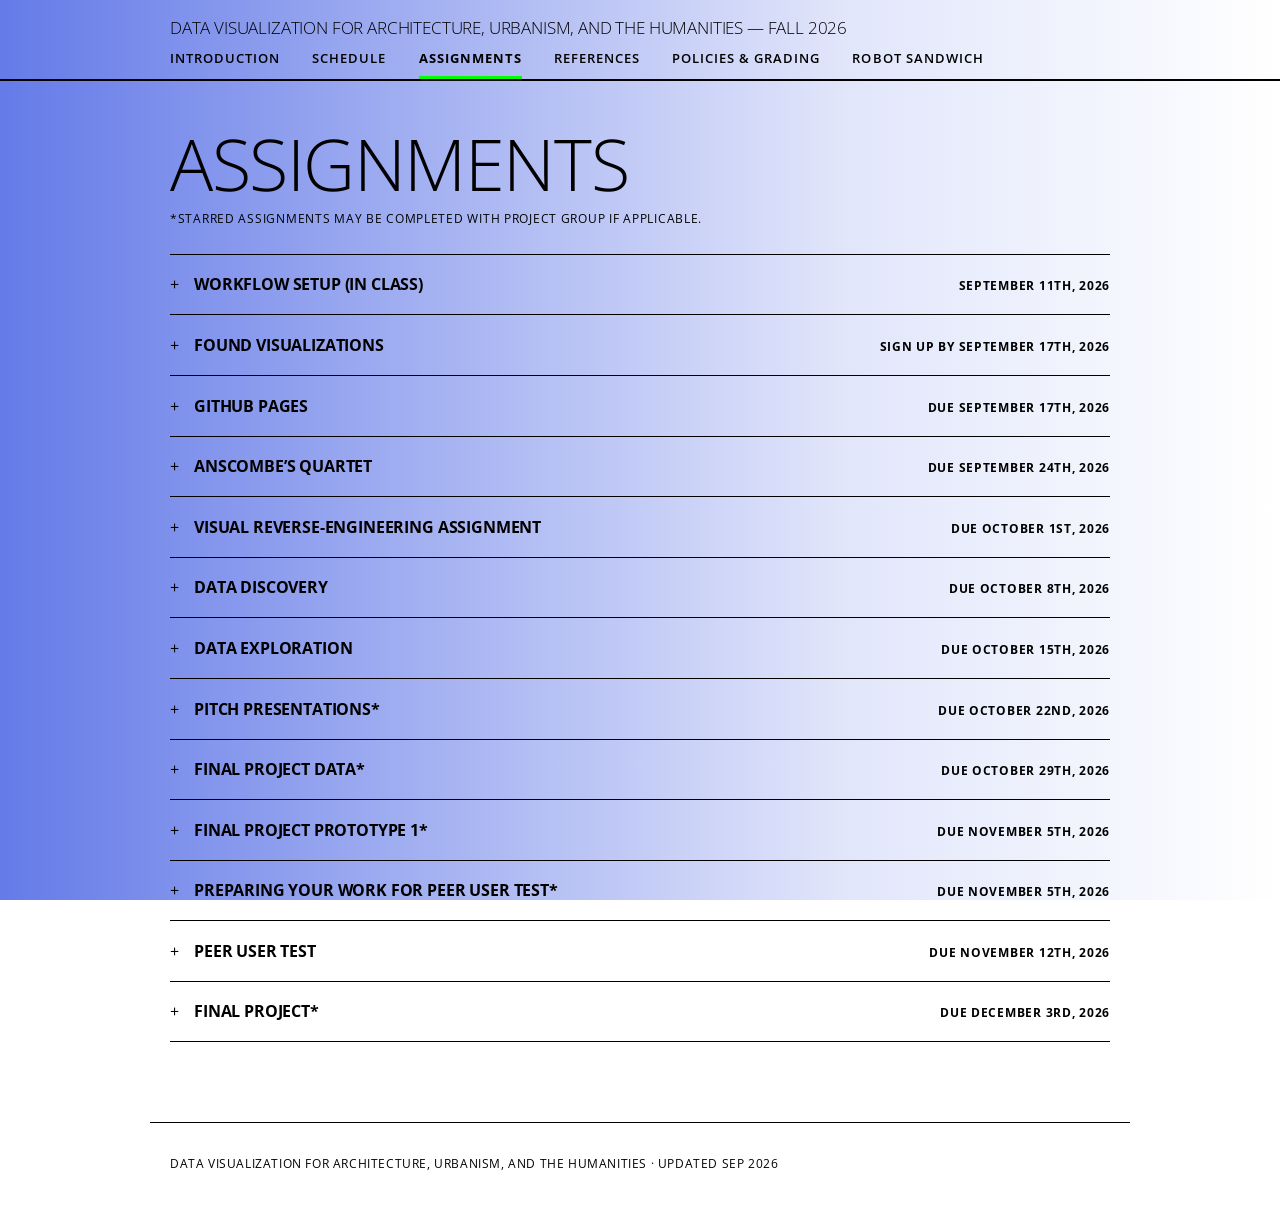
==== commit b296acaf: "final assignments" ====
--- a/assignments.html
+++ b/assignments.html
@@ -19,6 +19,7 @@
         <a href="assignments.html" class="active">Assignments</a>
         <a href="references.html">References</a>
         <a href="policies.html">Policies &amp; Grading</a>
+        <a href="robot_sandwich.html">Robot Sandwich</a>
       </nav>
     </div>
   </header>
@@ -31,8 +32,41 @@
     <div class="accordion">
       <details class="accordion-item">
         <summary>
-          <span class="accordion-title">Found visualizations part 1</span>
-          <span class="meta">Due September 17th, 2026</span>
+          <span class="accordion-title">Workflow setup (in class)</span>
+          <span class="meta">September 11th, 2026</span>
+        </summary>
+        <p><strong>Set up Visual Studio Code and Live Server</strong></p>
+        <p>In this tutorial, you will install Visual Studio Code, add the Live Server extension, and use it to preview an HTML file in your browser.</p>
+
+        <p><strong>Submission:</strong> Upload screenshot to Courseworks.</p>
+
+        <p><strong>1. Download Visual Studio Code</strong></p>
+        <p>Go to <a href="https://code.visualstudio.com/" target="_blank" rel="noopener">Visual Studio Code</a>. Download the version for your computer (Mac or Windows) and install it. Open Visual Studio Code after installation.</p>
+
+        <p><strong>2. Install Live Server</strong></p>
+        <p>In Visual Studio Code, click the Extensions icon on the left side of the window. Search for <code>Live Server</code>. Find the extension named Live Server by Ritwick Dey and click Install.</p>
+
+        <p><strong>3. Download the class file</strong></p>
+        <p>Download the file provided below and save it somewhere easy to find, such as your Documents or Desktop.</p>
+        <p>File url: <a href="https://github.com/jjjiia/data_visualization_course/blob/main/maze_to_tree.html" target="_blank" rel="noopener">https://github.com/jjjiia/data_visualization_course/blob/main/maze_to_tree.html</a></p>
+
+        <p><strong>4. Open the file in Visual Studio Code</strong></p>
+        <p>In Visual Studio Code: File &rarr; Open File. Select the HTML file you downloaded. You should now see the HTML code in the editor.</p>
+
+        <p><strong>5. Start Live Server</strong></p>
+        <p>Right-click anywhere in the HTML code and select Open with Live Server. Your web browser should open automatically. You should now see the HTML file displayed as a webpage. The address will look something like:</p>
+        <p><code>http://127.0.0.1:5500/filename.html</code></p>
+
+        <p><strong>6. Test it</strong></p>
+        <p>Make a small change to the HTML file&mdash;for example, change some text. Save the file: Command + S on Mac, Ctrl + S on Windows. Return to your browser. The page should automatically update. If it does, Visual Studio Code and Live Server are working correctly.</p>
+
+        <p><strong>You&rsquo;re ready!</strong></p>
+        <p>You will use this setup throughout the course to write, edit, and test HTML, CSS, JavaScript, and data visualizations.</p>
+      </details>
+      <details class="accordion-item">
+        <summary>
+          <span class="accordion-title">Found visualizations</span>
+          <span class="meta">Sign up by September 17th, 2026</span>
         </summary>
         <p><strong>Sign up by:</strong> September 17th, 2026</p>
         <p><strong>Goal:</strong> Share a data visualization that you found out in the wild.</p>
@@ -111,7 +145,7 @@
       <details class="accordion-item">
         <summary>
           <span class="accordion-title">GitHub Pages</span>
-          <span class="meta">Due September 24th, 2026</span>
+          <span class="meta">Due September 17th, 2026</span>
         </summary>
         <p><strong>Assignment: Create and Publish Your First GitHub Pages Website</strong></p>
 
@@ -240,6 +274,237 @@
         <p><strong>GitHub</strong> &mdash; An online service where your Git repositories can be stored and shared.</p>
         <p><strong>Repository</strong> &mdash; A project folder managed by Git. Your repository contains your HTML, CSS, JavaScript, images, and other project files.</p>
         <p><strong>GitHub Pages</strong> &mdash; A service that publishes static files from a GitHub repository as a website.</p>
+      </details>
+      <details class="accordion-item">
+        <summary>
+          <span class="accordion-title">Anscombe&rsquo;s Quartet</span>
+          <span class="meta">Due September 24th, 2026</span>
+        </summary>
+        <p><strong>D3 Tutorial: Anscombe&rsquo;s Quartet</strong></p>
+        <p><strong>Due:</strong> September 24th, 2026<br><strong>Assigned:</strong> September 18th, 2026</p>
+
+        <p><strong>Time estimate:</strong> 1&ndash;2 hours</p>
+
+        <p><strong>Submission:</strong> Upload to your GitHub account and submit URL to Courseworks.</p>
+
+        <p>In this tutorial, we will use D3.js to:</p>
+        <ul>
+          <li>Load Anscombe&rsquo;s Quartet CSV data.</li>
+          <li>Draw a scatter plot using one set of numbers.</li>
+          <li>Turn our drawing code into a reusable function.</li>
+          <li>Use that function to draw all four datasets.</li>
+        </ul>
+
+        <p><strong>1. Set up your files</strong></p>
+        <p>Create a folder called:</p>
+        <p><code>anscombes-quartet</code></p>
+        <p>Inside the folder, create:</p>
+        <p><code>index.html</code><br><code>script.js</code></p>
+        <p>You can use Visual Studio Code + Live Server to work on the project.</p>
+
+        <p><strong>2. Add D3 to your HTML</strong></p>
+        <p>Open <code>index.html</code> and add:</p>
+        <pre class="code-block">&lt;!DOCTYPE html&gt;
+&lt;html&gt;
+&lt;head&gt;
+  &lt;meta charset="UTF-8"&gt;
+  &lt;title&gt;Anscombe's Quartet&lt;/title&gt;
+&lt;/head&gt;
+
+&lt;body&gt;
+
+  &lt;div id="chart"&gt;the chart will go here&lt;/div&gt;
+
+  &lt;script src="https://d3js.org/d3.v7.min.js"&gt;&lt;/script&gt;
+  &lt;script src="script.js"&gt;&lt;/script&gt;
+
+&lt;/body&gt;
+&lt;/html&gt;</pre>
+        <p>The first script loads D3. The second loads the JavaScript that we will write.</p>
+
+        <p><strong>3. Get the data</strong></p>
+        <p>Anscombe&rsquo;s Quartet contains four datasets. Each dataset has an x and y variable. Download <code>anscombe.csv</code> and put it in the same folder.</p>
+
+        <p><strong>4. Load the data</strong></p>
+        <p>Open <code>script.js</code>. Start by loading the CSV:</p>
+        <pre class="code-block">d3.csv("anscombe.csv").then(function(data) {
+
+  console.log(data); //This prints out the data
+
+});</pre>
+        <p>Open your browser&rsquo;s developer console. You should see the data printed there.</p>
+        <p><strong>Important:</strong> CSV data is loaded as text. We need to convert x and y into numbers. Change your code to:</p>
+        <pre class="code-block">d3.csv("anscombe.csv").then(function(data) {
+
+  data.forEach(function(d) {
+    d.x = +d.x;
+    d.y = +d.y;
+  });
+
+  console.log(data);
+
+});</pre>
+        <p>The <code>+</code> converts a value such as <code>"10"</code> into the number <code>10</code>.</p>
+
+        <p><strong>5. Make an SVG</strong></p>
+        <p>Inside the <code>then</code> function, create an SVG:</p>
+        <pre class="code-block">d3.csv("anscombe.csv").then(function(data) {
+
+  data.forEach(function(d) {
+    d.x = +d.x;
+    d.y = +d.y;
+  });
+
+  const width = 500;
+  const height = 500;
+
+  const svg = d3.select("#chart")
+    .append("svg")
+    .attr("width", width)
+    .attr("height", height);
+
+});</pre>
+        <p>We now have a blank 500 &times; 500 SVG.</p>
+
+        <p><strong>6. Create scales</strong></p>
+        <p>We need to convert our data values into positions on the screen. Create an x scale:</p>
+        <pre class="code-block">const xScale = d3.scaleLinear()
+  .domain([0, 20])
+  .range([50, 450]);</pre>
+        <p>And a y scale:</p>
+        <pre class="code-block">const yScale = d3.scaleLinear()
+  .domain([0, 12])
+  .range([450, 50]);</pre>
+        <p>Notice that the y range goes from 450 to 50. This is because SVG&rsquo;s y-coordinate starts at the top of the screen.</p>
+
+        <p><strong>7. Draw the first dataset</strong></p>
+        <p>Let&rsquo;s start with Dataset I. Filter the data:</p>
+        <pre class="code-block">const dataset1 = data.filter(function(d) {
+  return d.dataset === "I";
+});</pre>
+        <p>Now use D3 to create a circle for every observation:</p>
+        <pre class="code-block">svg.selectAll("circle")
+  .data(dataset1)
+  .join("circle")
+  .attr("cx", function(d) {
+    return xScale(d.x);
+  })
+  .attr("cy", function(d) {
+    return yScale(d.y);
+  })
+  .attr("r", 5);</pre>
+        <p>You should now see a scatter plot.</p>
+
+        <p><strong>8. Add axes</strong></p>
+        <p>Create the axes:</p>
+        <pre class="code-block">const xAxis = d3.axisBottom(xScale);
+const yAxis = d3.axisLeft(yScale);</pre>
+        <p>Add them to the SVG:</p>
+        <pre class="code-block">svg.append("g")
+  .attr("transform", "translate(0, 450)")
+  .call(xAxis);
+
+svg.append("g")
+  .attr("transform", "translate(50, 0)")
+  .call(yAxis);</pre>
+        <p>Now your scatter plot should have axes.</p>
+
+        <p><strong>9. Put the drawing code into a function</strong></p>
+        <p>Right now, our code only draws Dataset I. But the four datasets have exactly the same structure. Instead of writing the same code four times, we can create a function. Create:</p>
+        <pre class="code-block">function drawScatterplot(dataset) {
+
+  // drawing code goes here
+
+}</pre>
+        <p>Move the circle-drawing code into the function:</p>
+        <pre class="code-block">function drawScatterplot(dataset) {
+
+  svg.selectAll("circle")
+    .data(dataset)
+    .join("circle")
+    .attr("cx", function(d) {
+      return xScale(d.x);
+    })
+    .attr("cy", function(d) {
+      return yScale(d.y);
+    })
+    .attr("r", 5);
+
+}</pre>
+        <p>Now we can call the function:</p>
+        <pre class="code-block">drawScatterplot(dataset1);</pre>
+
+        <p><strong>10. Draw the other datasets</strong></p>
+        <p>Create the other three datasets:</p>
+        <pre class="code-block">const dataset2 = data.filter(function(d) {
+  return d.dataset === "II";
+});
+
+const dataset3 = data.filter(function(d) {
+  return d.dataset === "III";
+});
+
+const dataset4 = data.filter(function(d) {
+  return d.dataset === "IV";
+});</pre>
+        <p>Now we could call our function for each dataset:</p>
+        <pre class="code-block">drawScatterplot(dataset1);
+drawScatterplot(dataset2);
+drawScatterplot(dataset3);
+drawScatterplot(dataset4);</pre>
+        <p>However, there is one problem: all four datasets are being drawn into the same SVG. Instead, let&rsquo;s create a separate SVG for each dataset.</p>
+
+        <p><strong>11. Make the function create the entire chart</strong></p>
+        <p>Move the SVG creation into the function:</p>
+        <pre class="code-block">function drawScatterplot(dataset) {
+
+  const width = 500;
+  const height = 500;
+
+  const svg = d3.select("#chart")
+    .append("svg")
+    .attr("width", width)
+    .attr("height", height);
+
+  const xScale = d3.scaleLinear()
+    .domain([0, 20])
+    .range([50, 450]);
+
+  const yScale = d3.scaleLinear()
+    .domain([0, 12])
+    .range([450, 50]);
+
+  svg.selectAll("circle")
+    .data(dataset)
+    .join("circle")
+    .attr("cx", function(d) {
+      return xScale(d.x);
+    })
+    .attr("cy", function(d) {
+      return yScale(d.y);
+    })
+    .attr("r", 5);
+
+  svg.append("g")
+    .attr("transform", "translate(0, 450)")
+    .call(d3.axisBottom(xScale));
+
+  svg.append("g")
+    .attr("transform", "translate(50, 0)")
+    .call(d3.axisLeft(yScale));
+}</pre>
+        <p>Now the function takes a dataset and creates a complete scatter plot.</p>
+
+        <p><strong>12. Call the function four times</strong></p>
+        <p>At the bottom of your <code>d3.csv()</code> function, call:</p>
+        <pre class="code-block">drawScatterplot(dataset1);
+drawScatterplot(dataset2);
+drawScatterplot(dataset3);
+drawScatterplot(dataset4);</pre>
+        <p>You should now have four scatter plots. The important idea is that we wrote the drawing code once and reused it four times.</p>
+
+        <p><strong>Extra credit</strong></p>
+        <p>Make each chart a different color without redrawing, by passing a color variable into the function and using it for the circle fill.</p>
       </details>
       <details class="accordion-item">
         <summary>
@@ -348,7 +613,7 @@
       </details>
       <details class="accordion-item">
         <summary>
-          <span class="accordion-title">Data discovery 1</span>
+          <span class="accordion-title">Data discovery</span>
           <span class="meta">Due October 8th, 2026</span>
         </summary>
         <p><strong>Due:</strong> October 8th, 2026<br><strong>Assigned:</strong> October 2nd, 2026</p>
@@ -370,14 +635,16 @@
       </details>
       <details class="accordion-item">
         <summary>
-          <span class="accordion-title">Data discovery 2</span>
+          <span class="accordion-title">Data exploration</span>
           <span class="meta">Due October 15th, 2026</span>
         </summary>
         <p><strong>Due:</strong> October 15th, 2026<br><strong>Assigned:</strong> October 9th, 2026</p>
 
-        <p><strong>Goal:</strong> Find a publicly available dataset that interests you and explore what you could do with it. Explore a dataset, learn what it contains, identify interesting patterns or questions, and propose possible ways you could use it for a data visualization.</p>
-
-        <p><strong>Submission:</strong> Submit a document with data source, observations, and sketches to Courseworks.</p>
+        <p><strong>Time estimate:</strong> 2&ndash;3 hours</p>
+
+        <p><strong>Submission:</strong> Upload working chart and a readme document answering questions in steps 2&ndash;4 to GitHub, submit URL to Courseworks.</p>
+
+        <p><strong>Goal:</strong> Find a publicly available dataset that interests you and explore what you could do with it. Explore a dataset, learn what it contains, identify interesting patterns or questions, sketch out some ideas, then make your first chart with interactivity.</p>
 
         <p><strong>Steps</strong></p>
 
@@ -451,6 +718,16 @@
           <li>What would it show or do?</li>
           <li>Who will find it useful or interesting?</li>
           <li>Why is this important?</li>
+        </ul>
+
+        <p><strong>Step 6: Make a chart</strong></p>
+        <p>Use what you already know of D3 and graphical forms, create 1 chart based on the data. There is no need to include the entirety of the data set, carefully choose your scope.</p>
+        <p>Your chart should include:</p>
+        <ul>
+          <li>Data source citing</li>
+          <li>Title and subtitle</li>
+          <li>Axis and labels</li>
+          <li>When helpful, additional information revealed by interactivity.</li>
         </ul>
       </details>
       <details class="accordion-item">
--- a/css/style.css
+++ b/css/style.css
@@ -45,6 +45,24 @@
   border-radius: 2px;
 }
 
+pre.code-block {
+  display: block;
+  font-family: var(--sans);
+  background: rgba(0, 0, 0, 0.06);
+  border-radius: 2px;
+  padding: 0.85rem 1rem;
+  margin: 0.6rem 0 1.25rem;
+  white-space: pre-wrap;
+  word-break: break-word;
+  font-size: 0.85rem;
+  line-height: 1.5;
+  max-width: 40em;
+}
+
+.accordion-item pre.code-block {
+  margin-left: 1.8rem;
+}
+
 header {
   position: sticky;
   top: 0;
@@ -266,16 +284,19 @@
   margin-bottom: 0.4rem;
 }
 
-.references-columns {
-  display: grid;
-  grid-template-columns: 1fr 1fr;
-  gap: 3rem;
-}
-
-@media (max-width: 640px) {
-  .references-columns {
-    grid-template-columns: 1fr;
-  }
+.accordion-item .card-list {
+  margin: 0.5rem 0 0;
+  padding-left: 0;
+  max-width: none;
+}
+
+.accordion-item .card-list li {
+  margin-bottom: 0;
+}
+
+.accordion-item table {
+  margin: 0.5rem 0 1.25rem;
+  max-width: 40em;
 }
 
 .card {
@@ -347,6 +368,159 @@
   background: var(--accent);
 }
 
+.robot-intro {
+  margin-bottom: 2.5rem;
+}
+
+.robot-layout {
+  display: grid;
+  grid-template-columns: 220px 1fr;
+  gap: 2.5rem;
+  border-top: 1px solid var(--line);
+  padding-top: 2rem;
+}
+
+@media (max-width: 640px) {
+  .robot-layout {
+    grid-template-columns: 1fr;
+  }
+}
+
+.robot-checklist {
+  list-style: none;
+  padding: 0;
+  margin: 0 0 1.5rem;
+}
+
+.robot-checklist li {
+  display: flex;
+  align-items: flex-start;
+  gap: 0.6rem;
+  font-size: 0.85rem;
+  line-height: 1.35;
+  margin-bottom: 0.7rem;
+}
+
+.robot-checklist .box {
+  flex: none;
+  width: 0.9rem;
+  height: 0.9rem;
+  margin-top: 0.2rem;
+  border: 1px solid var(--black);
+}
+
+.robot-checklist li.done .box {
+  background: var(--accent);
+  border-color: var(--black);
+}
+
+.robot-preview {
+  font-size: 1.6rem;
+  letter-spacing: 0.15em;
+  margin-bottom: 1.25rem;
+}
+
+.robot-buttons button {
+  font-family: var(--sans);
+  font-size: 0.75rem;
+  text-transform: uppercase;
+  letter-spacing: 0.05em;
+  font-weight: 700;
+  background: var(--white);
+  color: var(--black);
+  border: 1px solid var(--black);
+  padding: 0.4rem 0.7rem;
+  cursor: pointer;
+  margin-right: 0.5rem;
+  margin-bottom: 0.5rem;
+  transition: background 0.15s;
+}
+
+.robot-buttons button:hover {
+  background: var(--accent);
+}
+
+.robot-log {
+  border: 1px solid var(--black);
+  background: var(--white);
+  height: 420px;
+  overflow-y: auto;
+  padding: 1.1rem 1.25rem;
+  margin-bottom: 1rem;
+  font-size: 0.95rem;
+  line-height: 1.6;
+}
+
+.robot-log .line {
+  margin-bottom: 0.65rem;
+  max-width: 46em;
+}
+
+.robot-log .who {
+  font-weight: 700;
+  text-transform: uppercase;
+  margin-right: 0.4rem;
+}
+
+.robot-win {
+  display: none;
+  border: 1px solid var(--black);
+  background: var(--accent);
+  padding: 1rem 1.25rem;
+  margin-bottom: 1.5rem;
+  font-size: 0.9rem;
+  line-height: 1.5;
+}
+
+.robot-win.show {
+  display: block;
+}
+
+.robot-form {
+  display: flex;
+  gap: 0.6rem;
+  border: 1px solid var(--black);
+  padding: 0.7rem;
+}
+
+.robot-form .prompt {
+  font-weight: 700;
+  align-self: center;
+}
+
+.robot-form input[type="text"] {
+  flex: 1;
+  font-family: var(--sans);
+  font-size: 0.95rem;
+  border: 1px solid var(--black);
+  padding: 0.5rem 0.7rem;
+  background: var(--white);
+  color: var(--black);
+}
+
+.robot-form input[type="text"]:focus {
+  outline: 2px solid var(--accent);
+  outline-offset: -2px;
+}
+
+.robot-form button {
+  font-family: var(--sans);
+  font-size: 0.8rem;
+  text-transform: uppercase;
+  letter-spacing: 0.05em;
+  font-weight: 700;
+  background: var(--black);
+  color: var(--white);
+  border: 1px solid var(--black);
+  padding: 0.5rem 1rem;
+  cursor: pointer;
+}
+
+.robot-form button:hover {
+  background: var(--accent);
+  color: var(--black);
+}
+
 footer {
   max-width: var(--max-width);
   margin: 0 auto;
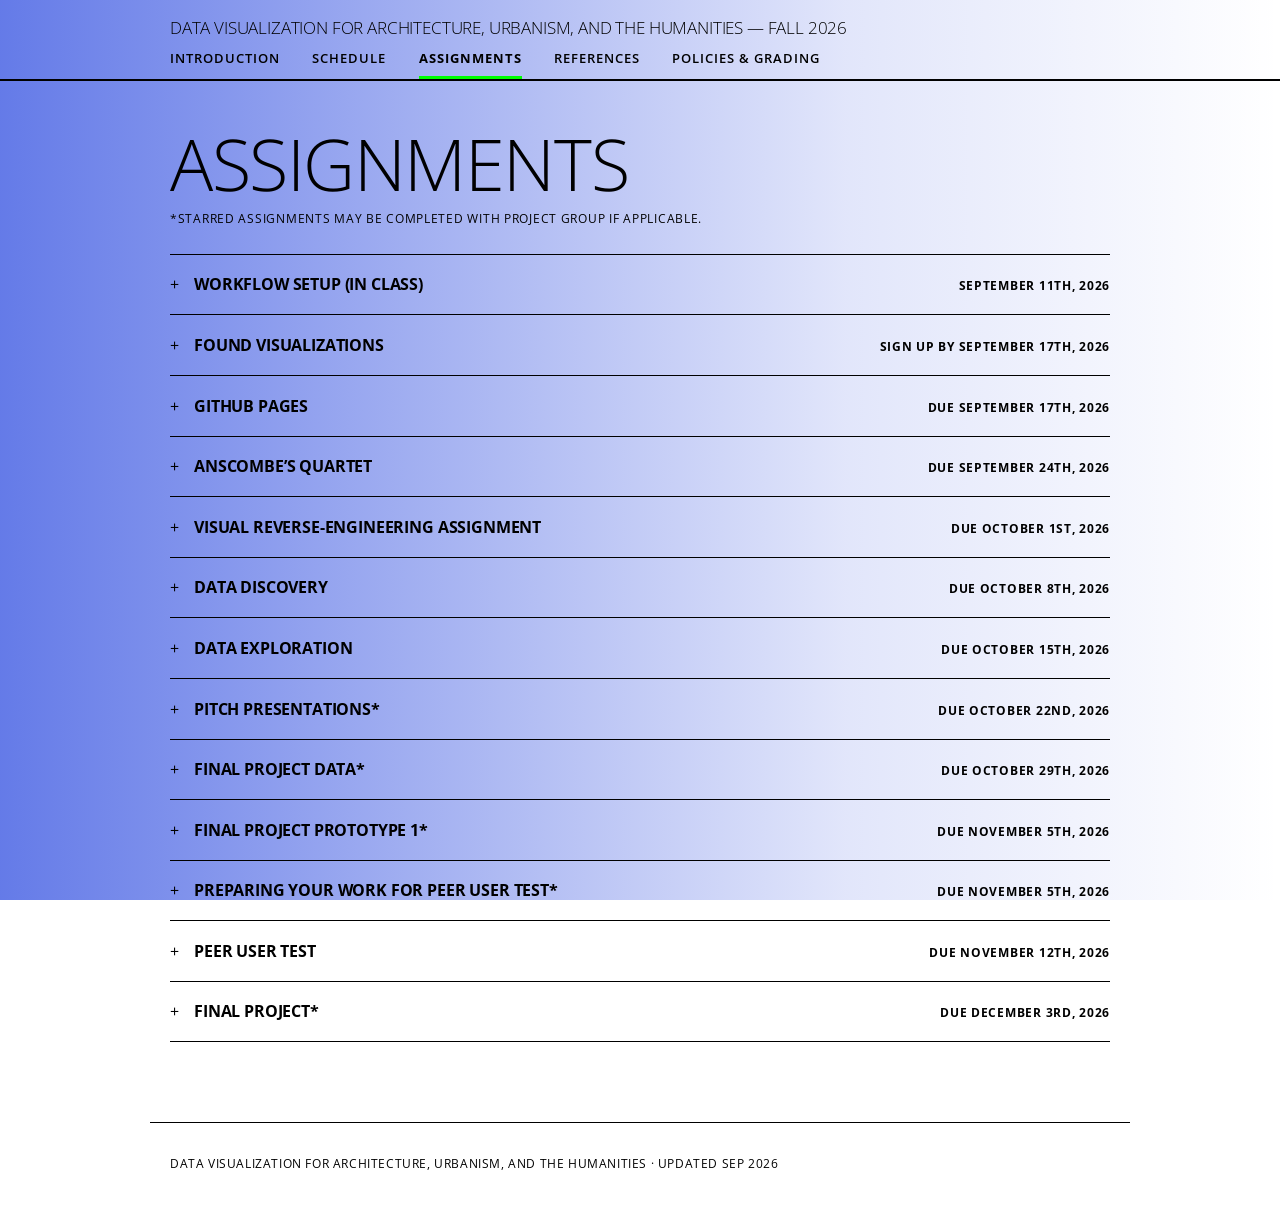
==== commit 62c9cdad: "final assignments" ====
--- a/assignments.html
+++ b/assignments.html
@@ -19,7 +19,6 @@
         <a href="assignments.html" class="active">Assignments</a>
         <a href="references.html">References</a>
         <a href="policies.html">Policies &amp; Grading</a>
-        <a href="robot_sandwich.html">Robot Sandwich</a>
       </nav>
     </div>
   </header>
@@ -30,7 +29,7 @@
     <p class="meta">*Starred assignments may be completed with project group if applicable.</p>
 
     <div class="accordion">
-      <details class="accordion-item">
+      <details class="accordion-item" id="workflow-setup">
         <summary>
           <span class="accordion-title">Workflow setup (in class)</span>
           <span class="meta">September 11th, 2026</span>
@@ -38,7 +37,7 @@
         <p><strong>Set up Visual Studio Code and Live Server</strong></p>
         <p>In this tutorial, you will install Visual Studio Code, add the Live Server extension, and use it to preview an HTML file in your browser.</p>
 
-        <p><strong>Submission:</strong> Upload screenshot to Courseworks.</p>
+        <p><strong>Submission:</strong> None.</p>
 
         <p><strong>1. Download Visual Studio Code</strong></p>
         <p>Go to <a href="https://code.visualstudio.com/" target="_blank" rel="noopener">Visual Studio Code</a>. Download the version for your computer (Mac or Windows) and install it. Open Visual Studio Code after installation.</p>
@@ -63,7 +62,7 @@
         <p><strong>You&rsquo;re ready!</strong></p>
         <p>You will use this setup throughout the course to write, edit, and test HTML, CSS, JavaScript, and data visualizations.</p>
       </details>
-      <details class="accordion-item">
+      <details class="accordion-item" id="found-visualizations">
         <summary>
           <span class="accordion-title">Found visualizations</span>
           <span class="meta">Sign up by September 17th, 2026</span>
@@ -142,7 +141,7 @@
           <li>What elements or techniques stand out and could be useful in our future work?</li>
         </ul>
       </details>
-      <details class="accordion-item">
+      <details class="accordion-item" id="github-pages">
         <summary>
           <span class="accordion-title">GitHub Pages</span>
           <span class="meta">Due September 17th, 2026</span>
@@ -275,7 +274,7 @@
         <p><strong>Repository</strong> &mdash; A project folder managed by Git. Your repository contains your HTML, CSS, JavaScript, images, and other project files.</p>
         <p><strong>GitHub Pages</strong> &mdash; A service that publishes static files from a GitHub repository as a website.</p>
       </details>
-      <details class="accordion-item">
+      <details class="accordion-item" id="anscombes-quartet">
         <summary>
           <span class="accordion-title">Anscombe&rsquo;s Quartet</span>
           <span class="meta">Due September 24th, 2026</span>
@@ -506,7 +505,7 @@
         <p><strong>Extra credit</strong></p>
         <p>Make each chart a different color without redrawing, by passing a color variable into the function and using it for the circle fill.</p>
       </details>
-      <details class="accordion-item">
+      <details class="accordion-item" id="visual-reverse-engineering-assignment">
         <summary>
           <span class="accordion-title">Visual reverse-engineering assignment</span>
           <span class="meta">Due October 1st, 2026</span>
@@ -611,7 +610,7 @@
         </ul>
         <p>You can modify the original visualization&rsquo;s behavior or introduce interactions that were not present in the original.</p>
       </details>
-      <details class="accordion-item">
+      <details class="accordion-item" id="data-discovery">
         <summary>
           <span class="accordion-title">Data discovery</span>
           <span class="meta">Due October 8th, 2026</span>
@@ -633,7 +632,7 @@
           <li>What are some issues you anticipate using it? Where does it fall short?</li>
         </ul>
       </details>
-      <details class="accordion-item">
+      <details class="accordion-item" id="data-exploration">
         <summary>
           <span class="accordion-title">Data exploration</span>
           <span class="meta">Due October 15th, 2026</span>
@@ -730,7 +729,7 @@
           <li>When helpful, additional information revealed by interactivity.</li>
         </ul>
       </details>
-      <details class="accordion-item">
+      <details class="accordion-item" id="pitch-presentations">
         <summary>
           <span class="accordion-title">Pitch presentations*</span>
           <span class="meta">Due October 22nd, 2026</span>
@@ -756,7 +755,7 @@
         <p><strong>Time limit</strong></p>
         <p>Presentations are up to 10 minutes long followed by 5 minutes of feedback.</p>
       </details>
-      <details class="accordion-item">
+      <details class="accordion-item" id="final-project-data">
         <summary>
           <span class="accordion-title">Final project data*</span>
           <span class="meta">Due October 29th, 2026</span>
@@ -877,7 +876,7 @@
         </ul>
         <p>Briefly explain how you will address these issues&mdash;or why you have decided to leave them as they are.</p>
       </details>
-      <details class="accordion-item">
+      <details class="accordion-item" id="final-project-prototype-1">
         <summary>
           <span class="accordion-title">Final project prototype 1*</span>
           <span class="meta">Due November 5th, 2026</span>
@@ -903,7 +902,7 @@
           <li>Accessibility testing</li>
         </ul>
       </details>
-      <details class="accordion-item">
+      <details class="accordion-item" id="preparing-for-peer-user-test">
         <summary>
           <span class="accordion-title">Preparing your work for peer user test*</span>
           <span class="meta">Due November 5th, 2026</span>
@@ -930,7 +929,7 @@
           </li>
         </ul>
       </details>
-      <details class="accordion-item">
+      <details class="accordion-item" id="peer-user-test">
         <summary>
           <span class="accordion-title">Peer user test</span>
           <span class="meta">Due November 12th, 2026</span>
@@ -998,7 +997,7 @@
         <p><strong>6. Actionable recommendation</strong></p>
         <p>Give the creator one specific actionable recommendation for improving the project. Instead of: &ldquo;Make it easier to use.&rdquo; Try: &ldquo;Add a label above the dropdown explaining that it filters the map by state.&rdquo;</p>
       </details>
-      <details class="accordion-item">
+      <details class="accordion-item" id="final-project">
         <summary>
           <span class="accordion-title">Final project*</span>
           <span class="meta">Due December 3rd, 2026</span>
@@ -1012,5 +1011,35 @@
   <footer>
     Data Visualization for Architecture, Urbanism, and the Humanities &middot; Updated Sep 2026
   </footer>
+
+<script>
+(function () {
+  var items = document.querySelectorAll(".accordion-item");
+
+  function openFromHash() {
+    var id = window.location.hash.slice(1);
+    if (!id) return;
+    var target = document.getElementById(id);
+    if (target && target.classList.contains("accordion-item")) {
+      target.open = true;
+      target.scrollIntoView({ block: "start" });
+    }
+  }
+
+  items.forEach(function (item) {
+    item.addEventListener("toggle", function () {
+      if (item.open) {
+        items.forEach(function (other) {
+          if (other !== item) other.open = false;
+        });
+        history.replaceState(null, "", "#" + item.id);
+      }
+    });
+  });
+
+  openFromHash();
+  window.addEventListener("hashchange", openFromHash);
+})();
+</script>
 </body>
 </html>
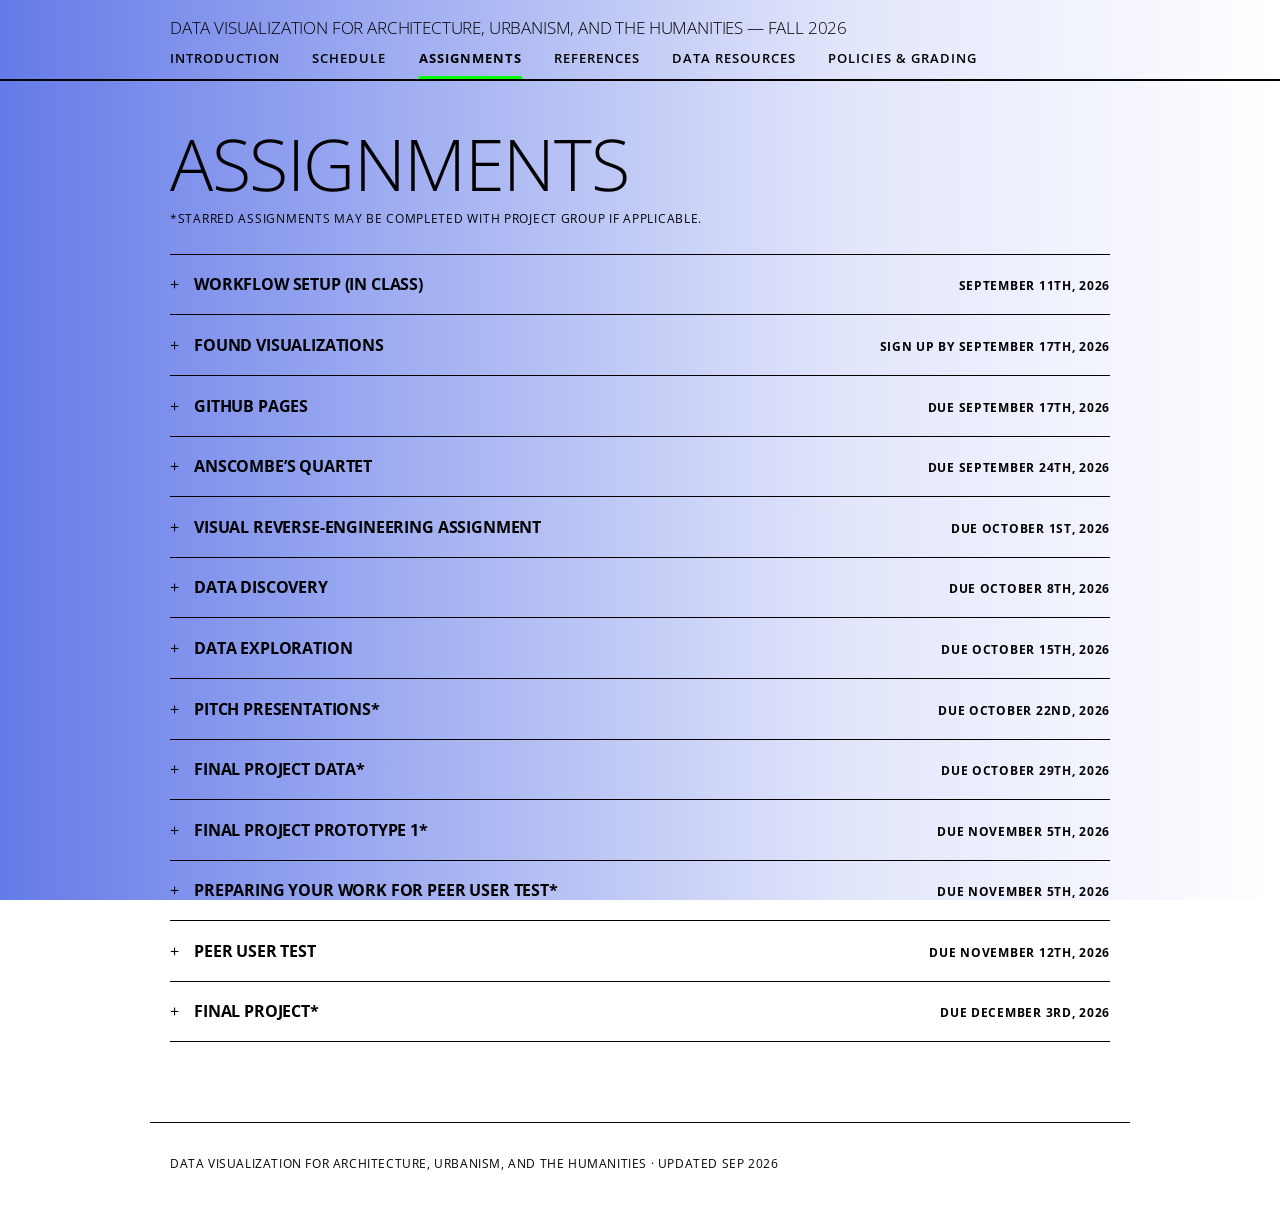
==== commit b28794f8: "update week titles, data sources page" ====
--- a/assignments.html
+++ b/assignments.html
@@ -18,6 +18,7 @@
         <a href="schedule.html">Schedule</a>
         <a href="assignments.html" class="active">Assignments</a>
         <a href="references.html">References</a>
+        <a href="data.html">Data Resources</a>
         <a href="policies.html">Policies &amp; Grading</a>
       </nav>
     </div>
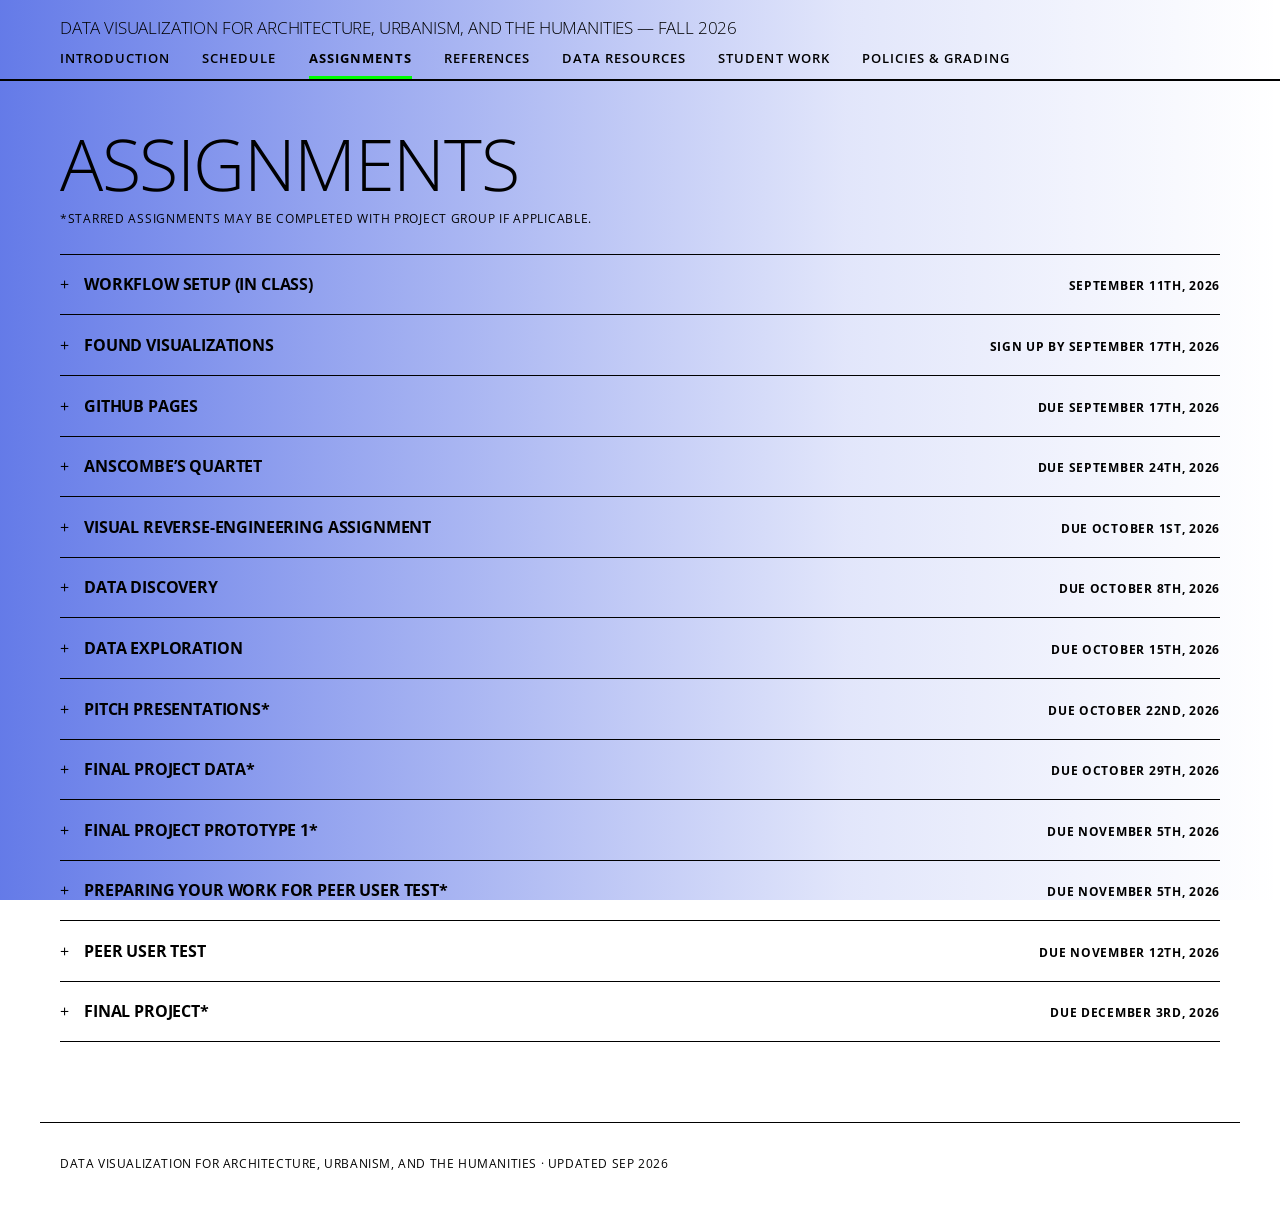
==== commit b9122c17: "update week titles, data sources page" ====
--- a/assignments.html
+++ b/assignments.html
@@ -19,6 +19,7 @@
         <a href="assignments.html" class="active">Assignments</a>
         <a href="references.html">References</a>
         <a href="data.html">Data Resources</a>
+        <a href="student_work.html">Student Work</a>
         <a href="policies.html">Policies &amp; Grading</a>
       </nav>
     </div>
--- a/css/style.css
+++ b/css/style.css
@@ -10,7 +10,7 @@
   --blue: #1436dc;
   --sans: "Open Sans", Arial, Helvetica, sans-serif;
   --mono: "Open Sans", Arial, Helvetica, sans-serif;
-  --max-width: 980px;
+  --max-width: 1200px;
 }
 
 * {
@@ -294,6 +294,16 @@
   margin-bottom: 0;
 }
 
+.student-work .card-list {
+  padding-left: 1.8rem;
+  margin-bottom: 1.25rem;
+}
+
+.student-work .card p.meta {
+  padding-left: 0;
+  margin: 0;
+}
+
 .accordion-item table {
   margin: 0.5rem 0 1.25rem;
   max-width: 40em;
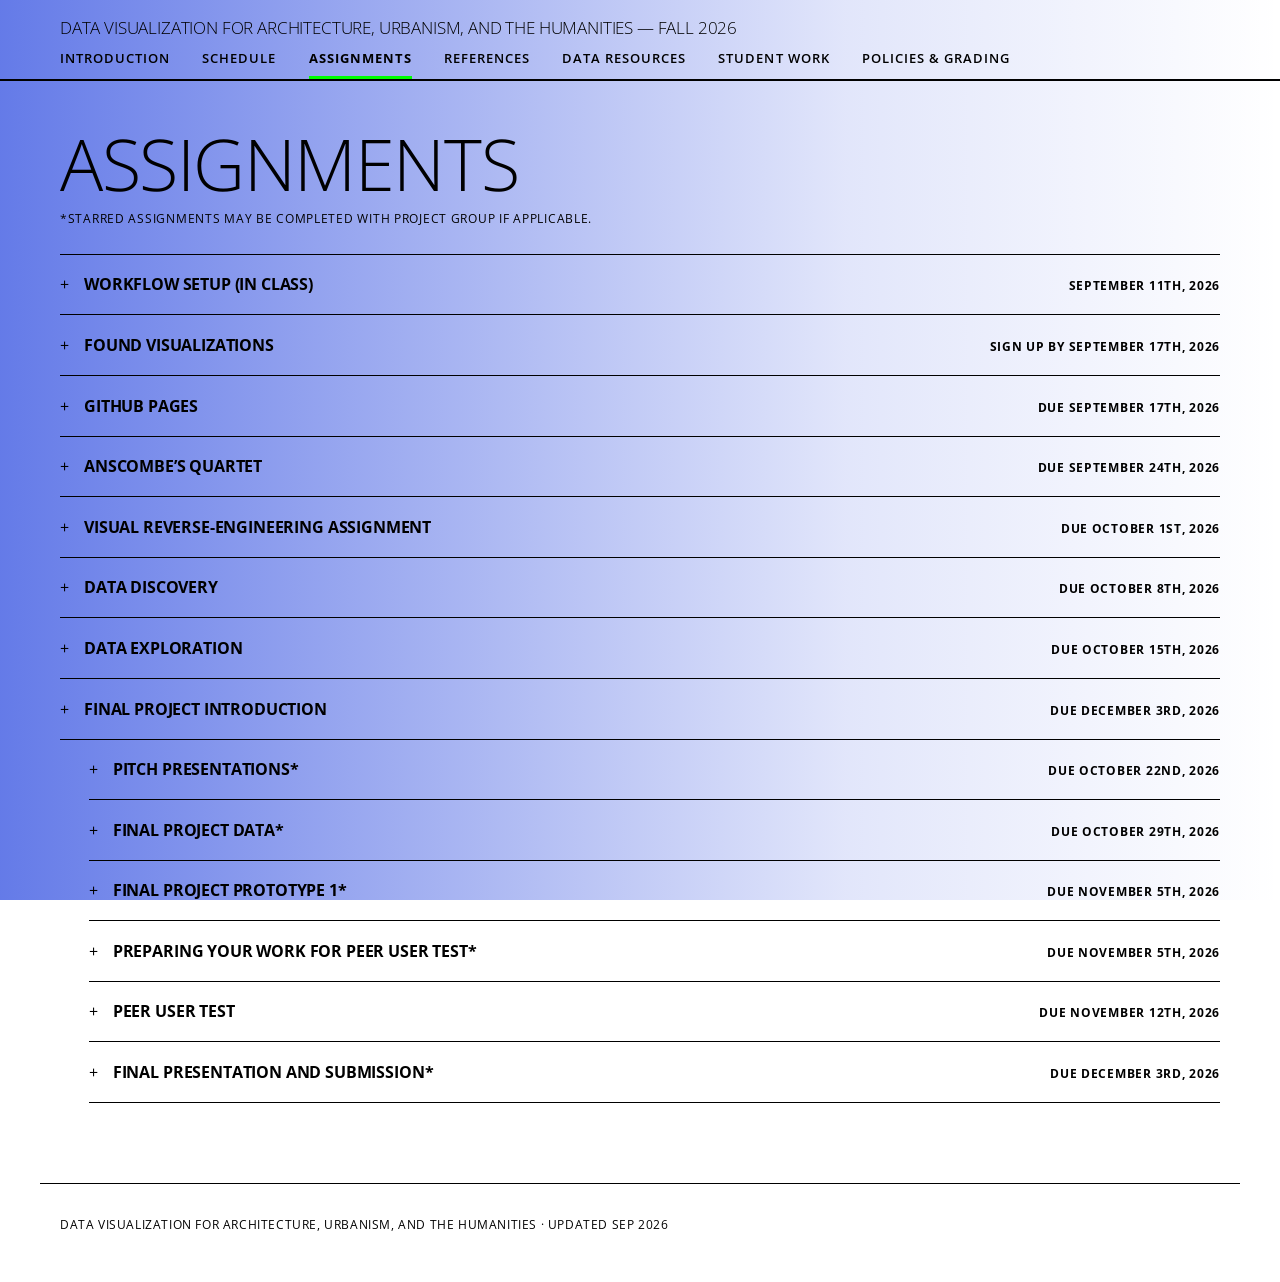
==== commit a3fe28e3: "Add final project introduction, indent project milestones Co-Authored-By: Claude Opus 5.5 <noreply@a" ====
--- a/assignments.html
+++ b/assignments.html
@@ -731,7 +731,80 @@
           <li>When helpful, additional information revealed by interactivity.</li>
         </ul>
       </details>
-      <details class="accordion-item" id="pitch-presentations">
+      <details class="accordion-item" id="final-project-introduction">
+        <summary>
+          <span class="accordion-title">Final project introduction</span>
+          <span class="meta">Due December 3rd, 2026</span>
+        </summary>
+        <p>Individually or in teams of 2, you will gather, analyze, synthesize and represent data interactively on a subject of your choosing. The final project is an opportunity for you to explore a topic that you are interested in. The final allows you to plan in detail and produce a data-driven story which you can tell visually and interactively. Some class time will be devoted to getting feedback on your progress each week.</p>
+
+        <p><strong>Getting started</strong></p>
+        <p>If you already have a dataset you would like to work with&hellip;</p>
+        <ul>
+          <li>Start by gaining an understanding of the limits and capabilities of the dataset to answer particular questions.</li>
+          <li>Get the summary statistics of the dataset &mdash; dimensions, size, averages, distributions.
+            <ul>
+              <li>Refer to different types of scales (nominal, ordinal, interval, ratio) and what operations can be conducted with them.</li>
+              <li>Choose summary methods that align with your dataset.</li>
+            </ul>
+          </li>
+          <li>Using the summaries and your new understanding, look for trends, outliers, and relationships within this dataset and think about the types of stories you can tell with it.</li>
+        </ul>
+        <p>If you have an area of interest that you would like to explore&hellip;</p>
+        <ul>
+          <li>Start by posing an initial question whose answers would address one of these interests.</li>
+          <li>Think about the possible dataset that you would need in order to answer your question and search them out.
+            <ul>
+              <li>You may have to adjust your questions in scope or focus as you navigate the available datasets.</li>
+              <li>You may find a dataset in your search that allows you to formulate a new question to pursue.</li>
+            </ul>
+          </li>
+        </ul>
+        <p>In both cases above, ask yourself&hellip;</p>
+        <ul>
+          <li>What kind of story is it? For example:
+            <ul>
+              <li>Is it a story about change?</li>
+              <li>Is there a subset of the data that forms an interesting relationship to the whole?</li>
+            </ul>
+          </li>
+          <li>Has your project been done? Do a search of existing projects that relate to your subject.
+            <ul>
+              <li>How can you improve on the existing?</li>
+              <li>Are there unique characteristics or aspects of this data or story that are not well publicized or widely communicated?</li>
+              <li>Are there crucial groups of audiences missing because of how data is currently presented?</li>
+              <li>Are there better representations than what is currently used?</li>
+            </ul>
+          </li>
+          <li>Are there peripheral but related datasets that support your project?
+            <ul>
+              <li>For example: think about qualitative data such as personal experiences or anecdotes that will round out your visualization.</li>
+            </ul>
+          </li>
+        </ul>
+
+        <p><strong>Evaluation</strong></p>
+        <p>The general criteria for evaluating your project is based on whether it is clear, engaging, and effective.</p>
+        <ul>
+          <li>Effective communication of data</li>
+          <li>Sensible and functional interaction</li>
+          <li>Appropriateness of technical implementation and visual components</li>
+          <li>Clear storytelling and motivation</li>
+          <li>Visual design</li>
+        </ul>
+        <p>Also refer to the &ldquo;Reading Visualizations&rdquo; worksheet for specific questions.</p>
+
+        <p><strong>Milestones and deliverables</strong></p>
+        <ul>
+          <li><a href="#pitch-presentations">Pitch</a></li>
+          <li><a href="#final-project-data">Data</a></li>
+          <li><a href="#preparing-for-peer-user-test">User testing prep</a></li>
+          <li><a href="#peer-user-test">User testing conduct</a></li>
+          <li><a href="#final-project">Final presentation</a></li>
+          <li><a href="#final-project">Final code</a></li>
+        </ul>
+      </details>
+      <details class="accordion-item sub-item" id="pitch-presentations">
         <summary>
           <span class="accordion-title">Pitch presentations*</span>
           <span class="meta">Due October 22nd, 2026</span>
@@ -757,7 +830,7 @@
         <p><strong>Time limit</strong></p>
         <p>Presentations are up to 10 minutes long followed by 5 minutes of feedback.</p>
       </details>
-      <details class="accordion-item" id="final-project-data">
+      <details class="accordion-item sub-item" id="final-project-data">
         <summary>
           <span class="accordion-title">Final project data*</span>
           <span class="meta">Due October 29th, 2026</span>
@@ -878,7 +951,7 @@
         </ul>
         <p>Briefly explain how you will address these issues&mdash;or why you have decided to leave them as they are.</p>
       </details>
-      <details class="accordion-item" id="final-project-prototype-1">
+      <details class="accordion-item sub-item" id="final-project-prototype-1">
         <summary>
           <span class="accordion-title">Final project prototype 1*</span>
           <span class="meta">Due November 5th, 2026</span>
@@ -904,7 +977,7 @@
           <li>Accessibility testing</li>
         </ul>
       </details>
-      <details class="accordion-item" id="preparing-for-peer-user-test">
+      <details class="accordion-item sub-item" id="preparing-for-peer-user-test">
         <summary>
           <span class="accordion-title">Preparing your work for peer user test*</span>
           <span class="meta">Due November 5th, 2026</span>
@@ -931,7 +1004,7 @@
           </li>
         </ul>
       </details>
-      <details class="accordion-item" id="peer-user-test">
+      <details class="accordion-item sub-item" id="peer-user-test">
         <summary>
           <span class="accordion-title">Peer user test</span>
           <span class="meta">Due November 12th, 2026</span>
@@ -999,9 +1072,9 @@
         <p><strong>6. Actionable recommendation</strong></p>
         <p>Give the creator one specific actionable recommendation for improving the project. Instead of: &ldquo;Make it easier to use.&rdquo; Try: &ldquo;Add a label above the dropdown explaining that it filters the map by state.&rdquo;</p>
       </details>
-      <details class="accordion-item" id="final-project">
-        <summary>
-          <span class="accordion-title">Final project*</span>
+      <details class="accordion-item sub-item" id="final-project">
+        <summary>
+          <span class="accordion-title">Final presentation and submission*</span>
           <span class="meta">Due December 3rd, 2026</span>
         </summary>
         <p>Submit your final project URL to Courseworks as the content to Final Project.</p>
--- a/css/style.css
+++ b/css/style.css
@@ -542,3 +542,7 @@
   text-transform: uppercase;
   letter-spacing: 0.05em;
 }
+
+.accordion-item.sub-item {
+  margin-left: 1.8rem;
+}
